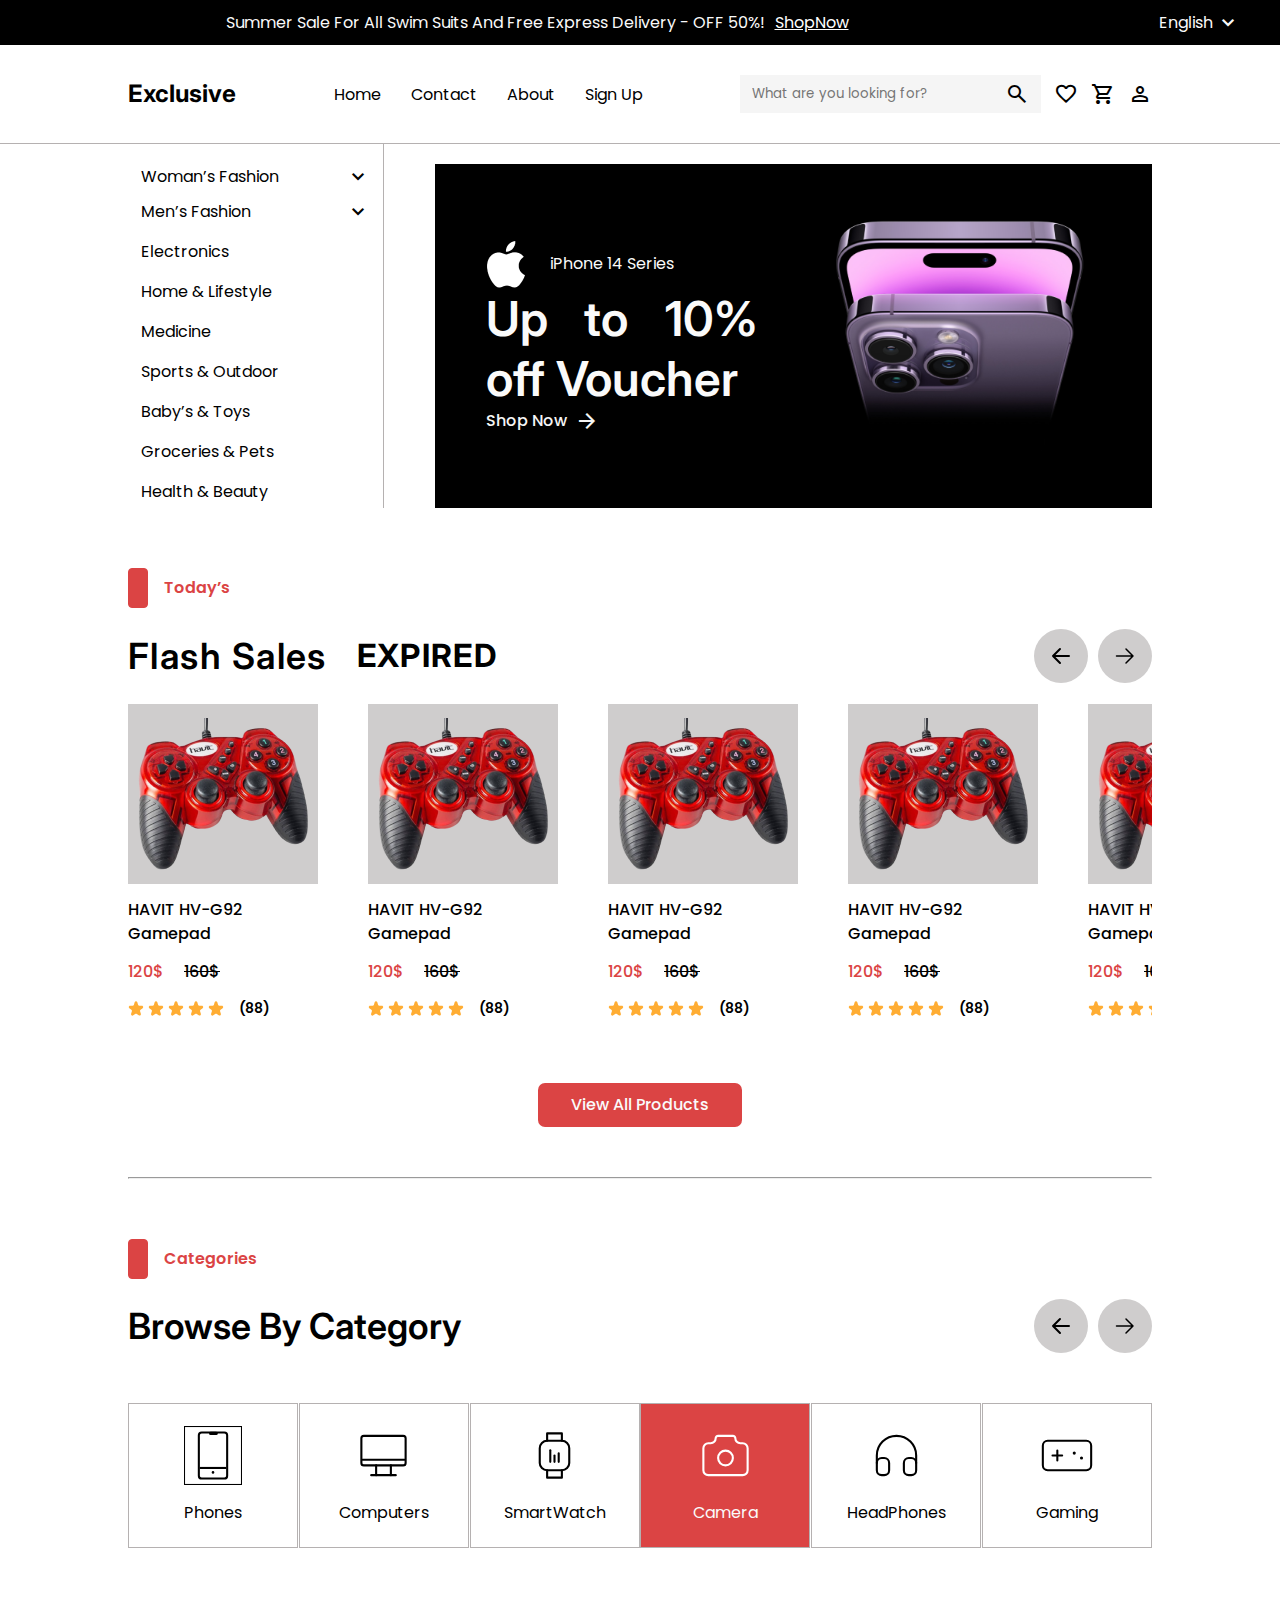
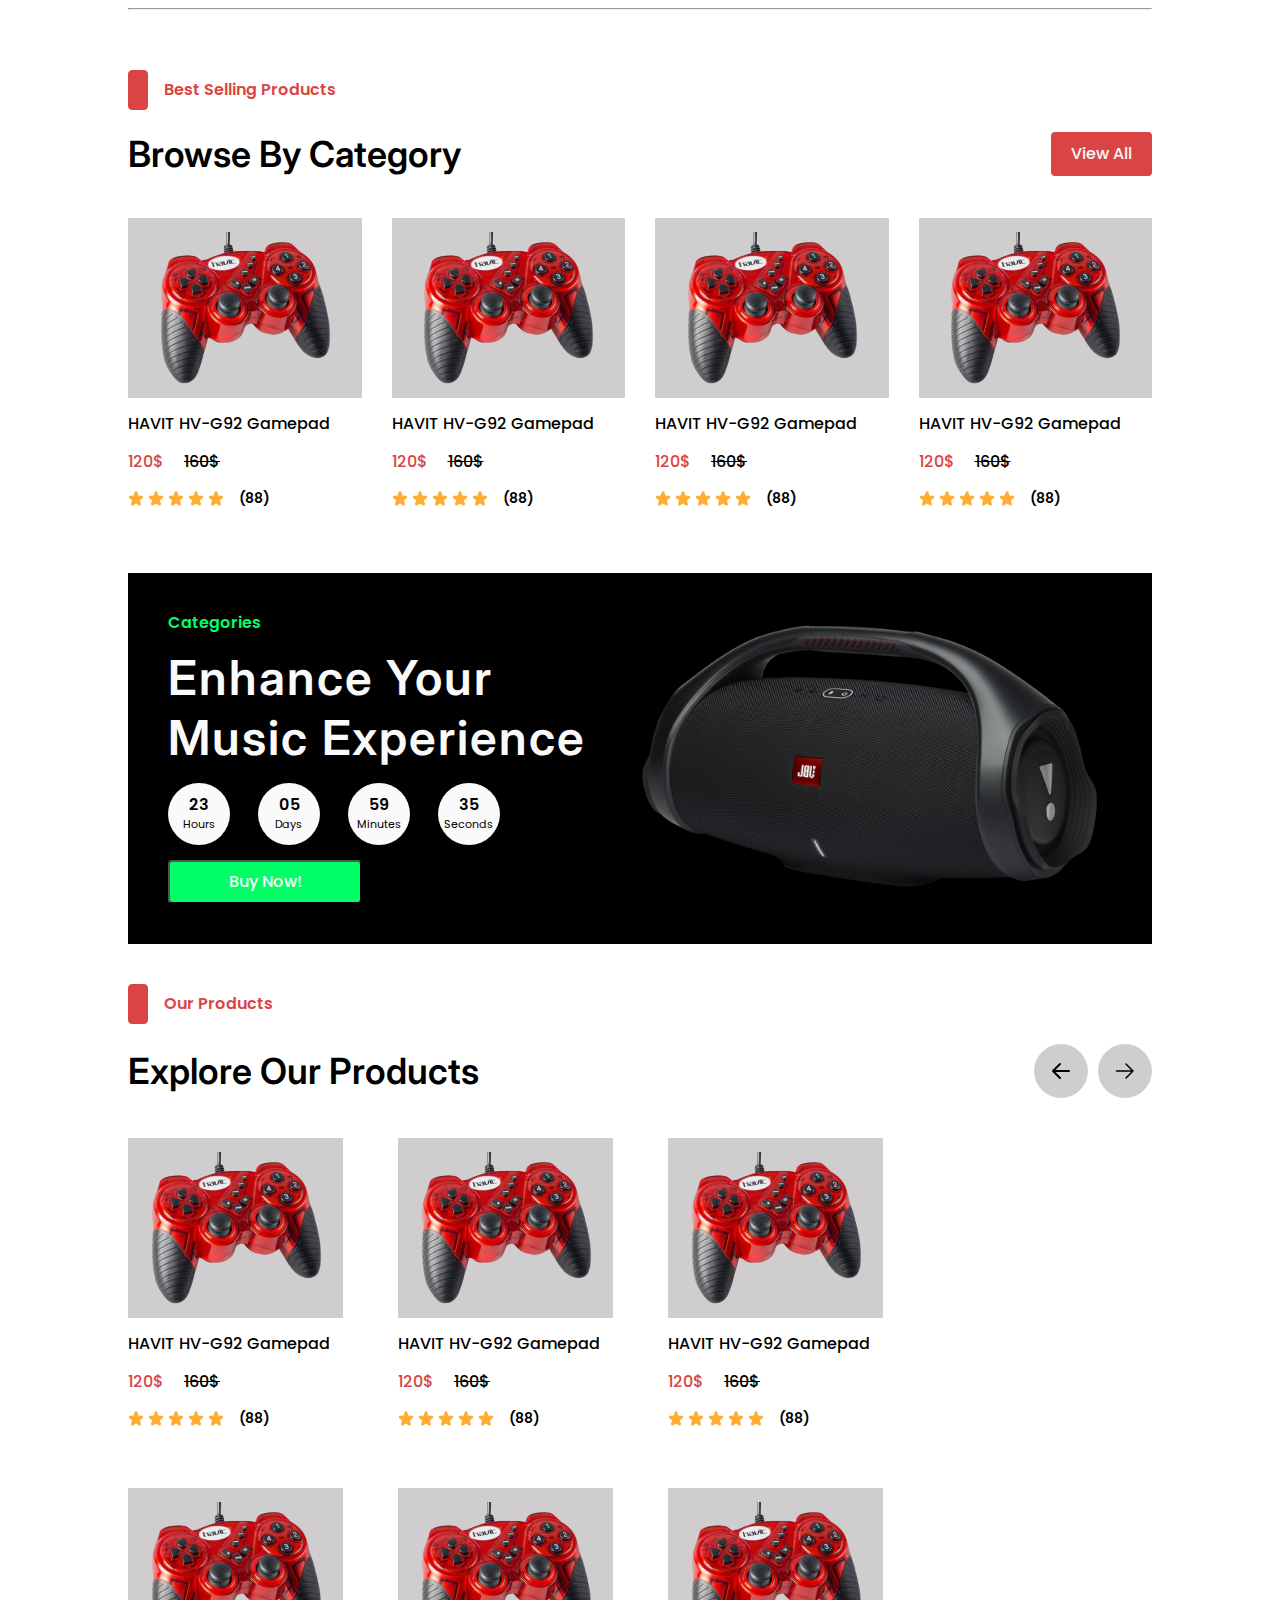
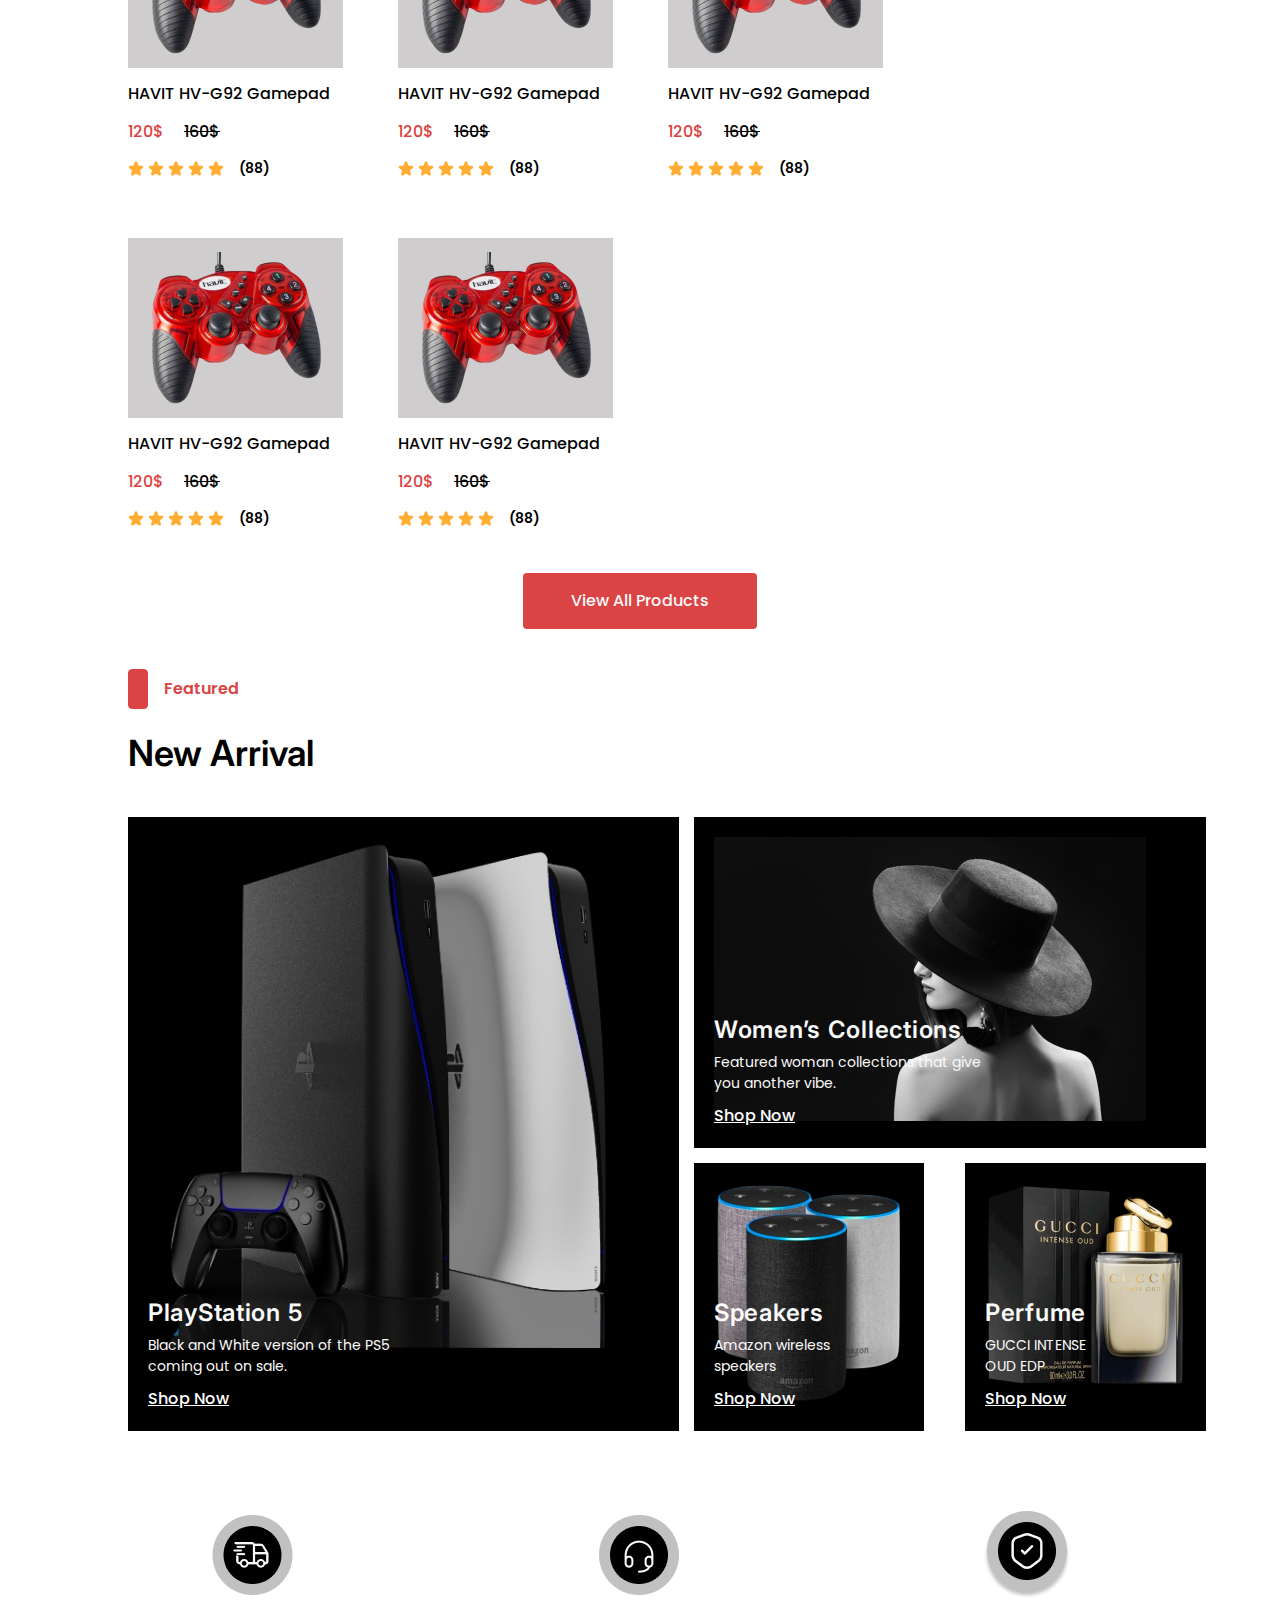
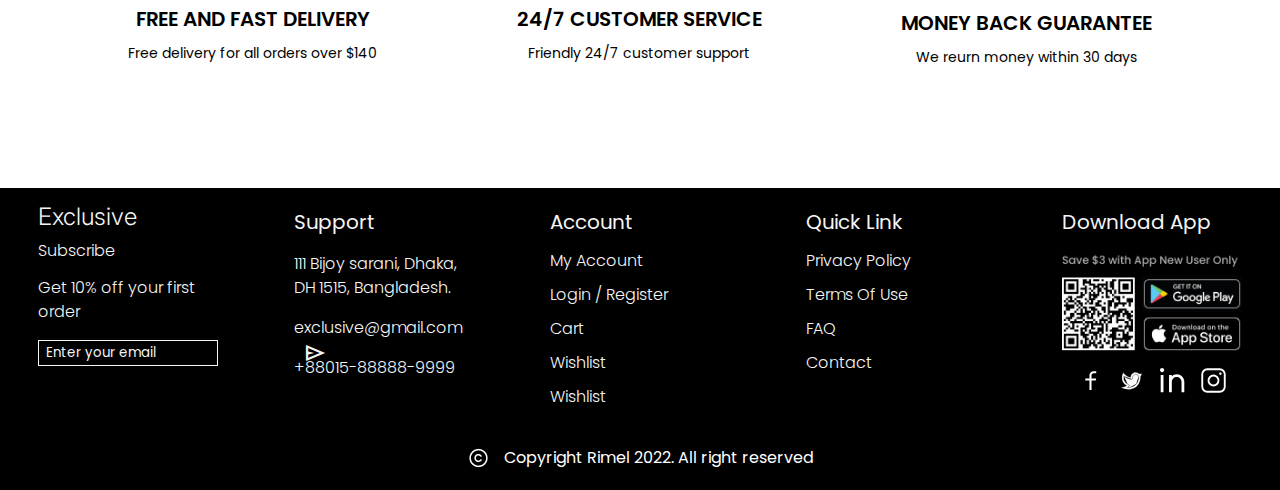
==== index.html @ f782bd5a "Update index.html" ====
<!DOCTYPE html>
<html lang="en">
<head>
    <meta charset="UTF-8">
    <meta http-equiv="X-UA-Compatible" content="IE=edge">
    <meta name="viewport" content="width=device-width, initial-scale=1.0">
    <link rel="stylesheet" href="https://fonts.googleapis.com/css2?family=Material+Symbols+Outlined:opsz,wght,FILL,GRAD@48,400,0,0" />
    <link rel="stylesheet" href="css/haeser-footer-style.css">
    <link rel="stylesheet" href="css/index-style.css">
    <title>Full-E-Commerce</title>
</head>
<body>
<!------------------------------------ header ---------------------------------->
    <header>
        <div class="Top-Header">
            <p>
                Summer Sale For All Swim Suits And Free Express Delivery - OFF 50%!
                <a href="#">ShopNow</a>
            </p>
            <div class="lang">
                <p>English</p>
                <span class="material-symbols-outlined">
                    expand_more
                </span>
            </div>
        </div>
        <div class="Header">
            <a href="#" class="logo">Exclusive</a>
            <ul>
                <li> <a href="#">Home</a> </li>
                <li> <a href="#">Contact</a> </li>
                <li> <a href="#">About</a> </li>
                <li> <a href="Sing-up.html">Sign Up</a> </li>
            </ul>
            <div class="option">
                <div class="search">
                    <input type="search" name="search" id=""  placeholder="What are you looking for?">
                    <span class="material-symbols-outlined">
                        search
                    </span>
                </div>
                <span class="material-symbols-outlined favorite">
                    favorite
                </span>
                <span class="material-symbols-outlined shopping_cart">
                    shopping_cart
                </span>
                <span class="material-symbols-outlined">person</span>
            </div>
        </div>
    </header>
<!--------------------------------- catigorys and slader ---------------------------->
    <div class="hero">
        <div class="catigory">
            <div class="catigory-items">
                <div>
                    <p>Woman’s Fashion</p>
                    <span class="material-symbols-outlined" onclick="clike ()">
                        expand_more
                    </span>
                </div>
            </div>
            <div  class="catigory-items">
                <div>
                    <p>Men’s Fashion</p>
                    <span class="material-symbols-outlined" onclick="clike ()">
                    expand_more
                    </span>
                </div>
                <div class="dropliste">
                    <ul >
                        <li> <a href="#">Electronics</a> </li>
                        <li> <a href="#"> Home & Lifestyle </a> </li>
                        <li> <a href="#"> Medicine </a> </li>
                        <li> <a href="#"> Sports & Outdoor </a> </li>
                        <li> <a href="#"> Baby’s & Toys </a> </li>
                        <li> <a href="#"> Groceries & Pets</a> </li>
                        <li> <a href="#"> Health & Beauty </a> </li>
                    </ul>
                </div>

            </div>
        </div>
        <div class="slader">
            <div class="imgs-continer">
                <div class="offers">
                    <p>
                        <img src="/icons/1200px-Apple_gray_logo 1.png" alt="">
                        iPhone 14 Series
                    </p>
                    <h2>
                        Up to 10% off Voucher
                    </h2>
                    <a href="#">
                        Shop Now
                        <span class="material-symbols-outlined">arrow_forward</span>
                    </a>
                </div>
                <div class="product-img">
                    <img src="/imgs/hero_endframe__cvklg0xk3w6e_large 2.png" alt="">
                </div>
                
            </div>
            
        </div>
    </div>
<!------------------------------------- Flash Sales -------------------------------->
    <div class="Flash-Sales">
        <div class="header-flash-sales">
            <div class="head-flash-sales">
                <div class="scouir"></div>
                <p>Today’s</p>
            </div>
            <div class="frame-contre">
                <div class="content-dwon">
                    <h2>Flash Sales</h2>
                    <p id="demo"></p>
                    <script>
                        // Set the date we're counting down to
                        let countDownDate = new Date("march 27, 2024 15:37:25").getTime();
                        // Update the count down every 1 second
                        let x = setInterval(function() {
                            // Get today's date and time
                            let now = new Date().getTime();                           
                            // Find the distance between now and the count down date
                            let distance = countDownDate - now;                           
                            // Time calculations for days, hours, minutes and seconds
                            let days = Math.floor(distance / (1000 * 60 * 60 * 24));
                            let hours = Math.floor((distance % (1000 * 60 * 60 * 24)) / (1000 * 60 * 60));
                            let minutes = Math.floor((distance % (1000 * 60 * 60)) / (1000 * 60));
                            let seconds = Math.floor((distance % (1000 * 60)) / 1000);
                                
                            // Output the result in an element with id="demo"
                            document.getElementById("demo").innerHTML = days + "d " + hours + "h "
                            + minutes + "m " + seconds + "s ";
                                
                            // If the count down is over, write some text 
                            if (distance < 0) {
                                clearInterval(x);
                                document.getElementById("demo").innerHTML = "EXPIRED";
                            }
                        }, 1000);
                    </script>
                </div>
                <div class="controles">
                    <img src="/icons/icons_arrow-left.svg" alt="">
                    <img src="/icons/icons arrow-right.svg" alt="">
                </div>
            </div>
        </div>
        <div class="products-flash-sales">
            <div class="product">
                <div class="product-img-falsh-sales">
                    <img src="imgs/Frame 611.png" alt="">
                    <div class="product-option">

                        <img src="/icons/Fill Heart.svg" alt="">
                        <img src="/icons/Fill Eye.svg" alt="">
                    </div>
                    <button class="add-to-cart">Add To Cart</button>
                </div>
                <h4>HAVIT HV-G92 Gamepad</h4>
                <div class="priec">
                    <span class="flash-priec">120$</span>
                    <span class="officile-priec">160$</span>
                </div>
                <div class="reting">
                    <div class="reting-stars">
                        <img src="/icons/stars.svg" alt="">
                        <img src="/icons/stars.svg" alt="">
                        <img src="/icons/stars.svg" alt="">
                        <img src="/icons/stars.svg" alt="">
                        <img src="/icons/stars.svg" alt="">
                    </div>
                    <p>(88)</p>
                </div>
            </div>
            <div class="product">
                <div class="product-img-falsh-sales">
                    <img src="imgs/Frame 611.png" alt="">
                    <div class="product-option">
                        
                        <img src="/icons/Fill Heart.svg" alt="">
                        <img src="/icons/Fill Eye.svg" alt="">
                    </div>
                    <button class="add-to-cart">Add To Cart</button>
                </div>
                <h4>HAVIT HV-G92 Gamepad</h4>
                <div class="priec">
                    <span class="flash-priec">120$</span>
                    <span class="officile-priec">160$</span>
                </div>
                <div class="reting">
                    <div class="reting-stars">
                        <img src="/icons/stars.svg" alt="">
                        <img src="/icons/stars.svg" alt="">
                        <img src="/icons/stars.svg" alt="">
                        <img src="/icons/stars.svg" alt="">
                        <img src="/icons/stars.svg" alt="">
                    </div>
                    <p>(88)</p>
                </div>
            </div>
            <div class="product">
                <div class="product-img-falsh-sales">
                    <img src="imgs/Frame 611.png" alt="">
                    <div class="product-option">
                        
                        <img src="/icons/Fill Heart.svg" alt="">
                        <img src="/icons/Fill Eye.svg" alt="">
                    </div>
                    <button class="add-to-cart">Add To Cart</button>
                </div>
                <h4>HAVIT HV-G92 Gamepad</h4>
                <div class="priec">
                    <span class="flash-priec">120$</span>
                    <span class="officile-priec">160$</span>
                </div>
                <div class="reting">
                    <div class="reting-stars">
                        <img src="/icons/stars.svg" alt="">
                        <img src="/icons/stars.svg" alt="">
                        <img src="/icons/stars.svg" alt="">
                        <img src="/icons/stars.svg" alt="">
                        <img src="/icons/stars.svg" alt="">
                    </div>
                    <p>(88)</p>
                </div>
            </div>
            <div class="product">
                <div class="product-img-falsh-sales">
                    <img src="imgs/Frame 611.png" alt="">
                    <div class="product-option">
                        
                        <img src="/icons/Fill Heart.svg" alt="">
                        <img src="/icons/Fill Eye.svg" alt="">
                    </div>
                    <button class="add-to-cart">Add To Cart</button>
                </div>
                <h4>HAVIT HV-G92 Gamepad</h4>
                <div class="priec">
                    <span class="flash-priec">120$</span>
                    <span class="officile-priec">160$</span>
                </div>
                <div class="reting">
                    <div class="reting-stars">
                        <img src="/icons/stars.svg" alt="">
                        <img src="/icons/stars.svg" alt="">
                        <img src="/icons/stars.svg" alt="">
                        <img src="/icons/stars.svg" alt="">
                        <img src="/icons/stars.svg" alt="">
                    </div>
                    <p>(88)</p>
                </div>
            </div>
            <div class="product">
                <div class="product-img-falsh-sales">
                    <img src="imgs/Frame 611.png" alt="">
                    <div class="product-option">
                        <img src="/icons/Fill Heart.svg" alt="">
                        <img src="/icons/Fill Eye.svg" alt="">
                    </div>
                    <button class="add-to-cart">Add To Cart</button>
                </div>
                <h4>HAVIT HV-G92 Gamepad</h4>
                <div class="priec">
                    <span class="flash-priec">120$</span>
                    <span class="officile-priec">160$</span>
                </div>
                <div class="reting">
                    <div class="reting-stars">
                        <img src="/icons/stars.svg" alt="">
                        <img src="/icons/stars.svg" alt="">
                        <img src="/icons/stars.svg" alt="">
                        <img src="/icons/stars.svg" alt="">
                        <img src="/icons/stars.svg" alt="">
                    </div>
                    <p>(88)</p>
                </div>
            </div>
            <div class="product">
                <div class="product-img-falsh-sales">
                    <img src="imgs/Frame 611.png" alt="">
                    <div class="product-option">
                        
                        <img src="/icons/Fill Heart.svg" alt="">
                        <img src="/icons/Fill Eye.svg" alt="">
                    </div>
                    <button class="add-to-cart">Add To Cart</button>
                </div>
                <h4>HAVIT HV-G92 Gamepad</h4>
                <div class="priec">
                    <span class="flash-priec">120$</span>
                    <span class="officile-priec">160$</span>
                </div>
                <div class="reting">
                    <div class="reting-stars">
                        <img src="/icons/stars.svg" alt="">
                        <img src="/icons/stars.svg" alt="">
                        <img src="/icons/stars.svg" alt="">
                        <img src="/icons/stars.svg" alt="">
                        <img src="/icons/stars.svg" alt="">
                    </div>
                    <p>(88)</p>
                </div>
            </div>
            <div class="product">
                <div class="product-img-falsh-sales">
                    <img src="imgs/Frame 611.png" alt="">
                    <div class="product-option">
                        
                        <img src="/icons/Fill Heart.svg" alt="">
                        <img src="/icons/Fill Eye.svg" alt="">
                    </div>
                    <button class="add-to-cart">Add To Cart</button>
                </div>
                <h4>HAVIT HV-G92 Gamepad</h4>
                <div class="priec">
                    <span class="flash-priec">120$</span>
                    <span class="officile-priec">160$</span>
                </div>
                <div class="reting">
                    <div class="reting-stars">
                        <img src="/icons/stars.svg" alt="">
                        <img src="/icons/stars.svg" alt="">
                        <img src="/icons/stars.svg" alt="">
                        <img src="/icons/stars.svg" alt="">
                        <img src="/icons/stars.svg" alt="">
                    </div>
                    <p>(88)</p>
                </div>
            </div>
            <div class="product">
                <div class="product-img-falsh-sales">
                    <img src="imgs/Frame 611.png" alt="">
                    <div class="product-option">
                        
                        <img src="/icons/Fill Heart.svg" alt="">
                        <img src="/icons/Fill Eye.svg" alt="">
                    </div>
                    <button class="add-to-cart">Add To Cart</button>
                </div>
                <h4>HAVIT HV-G92 Gamepad</h4>
                <div class="priec">
                    <span class="flash-priec">120$</span>
                    <span class="officile-priec">160$</span>
                </div>
                <div class="reting">
                    <div class="reting-stars">
                        <img src="/icons/stars.svg" alt="">
                        <img src="/icons/stars.svg" alt="">
                        <img src="/icons/stars.svg" alt="">
                        <img src="/icons/stars.svg" alt="">
                        <img src="/icons/stars.svg" alt="">
                    </div>
                    <p>(88)</p>
                </div>
            </div>
        </div>
    </div>
    <div class="View-All-Products-flash-sales">
        <button class="button-view-all">View All Products</button>
    </div>
    <hr>
    <!----------------------------- Categories ------------------------------->
    <div class="Categories">
        <div class="head">
            <div class="scouir"></div>
            <p> Categories</p>
        </div>
        <div class="tetle">
            <h2>Browse By Category</h2>
            <div  class="controles">
                <img src="/icons/icons_arrow-left.svg" alt="">
                <img src="/icons/icons arrow-right.svg" alt="">
            </div>
        </div>
        <div class="Categories-items" >
            <div class="Categorie-item">
                <img src="/icons/Category-CellPhone.svg" alt="">
                <p>Phones</p>
            </div>
            <div  class="Categorie-item">
                <img src="/icons/Category-Computer.svg" alt="">
                <p>Computers</p>
            </div>
            <div  class="Categorie-item">
                <img src="/icons/Category-SmartWatch.svg" alt="">
                <p>SmartWatch</p>
            </div>
            <div  class="Categorie-item activ">
                <img src="/icons/Category-Camera.svg" alt="">
                <p>Camera</p>
            </div>
            <div  class="Categorie-item">
                <img src="/icons/Category-Headphone.svg" alt="">
                <p>HeadPhones</p>
            </div>
            <div  class="Categorie-item">
                <img src="/icons/Category-Gamepad.svg" alt="">
                <p>Gaming</p>
            </div>
        </div>
    </div>
    <hr>
    <!----------------------------- Best Selling Products ------------------------->
    <div class="frame-Best-Selling-Products">
        <div class="head">
            <div class="scouir"></div>
            <p> Best Selling Products</p>
        </div>
        <div class="tetle">
            <h2>Browse By Category</h2>
            <div  class="controles">
                <a href="#"> View All </a>
            </div>
        </div>
        <div class="Best-Selling-Products">
            <div class="product">
                <div class="product-img-falsh-sales">
                    <img src="imgs/Frame 611.png" alt="">
                    <div class="product-option">
                        <img src="/icons/Fill Heart.svg" alt="">
                        <img src="/icons/Fill Eye.svg" alt="">
                    </div>
                    <button class="add-to-cart">Add To Cart</button>
                </div>
                <h4>HAVIT HV-G92 Gamepad</h4>
                <div class="priec">
                    <span class="flash-priec">120$</span>
                    <span class="officile-priec">160$</span>
                </div>
                <div class="reting">
                    <div class="reting-stars">
                        <img src="/icons/stars.svg" alt="">
                        <img src="/icons/stars.svg" alt="">
                        <img src="/icons/stars.svg" alt="">
                        <img src="/icons/stars.svg" alt="">
                        <img src="/icons/stars.svg" alt="">
                    </div>
                    <p>(88)</p>
                </div>
            </div>
            <div class="product">
                <div class="product-img-falsh-sales">
                    <img src="imgs/Frame 611.png" alt="">
                    <div class="product-option">
                        
                        <img src="/icons/Fill Heart.svg" alt="">
                        <img src="/icons/Fill Eye.svg" alt="">
                    </div>
                    <button class="add-to-cart">Add To Cart</button>
                </div>
                <h4>HAVIT HV-G92 Gamepad</h4>
                <div class="priec">
                    <span class="flash-priec">120$</span>
                    <span class="officile-priec">160$</span>
                </div>
                <div class="reting">
                    <div class="reting-stars">
                        <img src="/icons/stars.svg" alt="">
                        <img src="/icons/stars.svg" alt="">
                        <img src="/icons/stars.svg" alt="">
                        <img src="/icons/stars.svg" alt="">
                        <img src="/icons/stars.svg" alt="">
                    </div>
                    <p>(88)</p>
                </div>
            </div>
            <div class="product">
                <div class="product-img-falsh-sales">
                    <img src="imgs/Frame 611.png" alt="">
                    <div class="product-option">
                        
                        <img src="/icons/Fill Heart.svg" alt="">
                        <img src="/icons/Fill Eye.svg" alt="">
                    </div>
                    <button class="add-to-cart">Add To Cart</button>
                </div>
                <h4>HAVIT HV-G92 Gamepad</h4>
                <div class="priec">
                    <span class="flash-priec">120$</span>
                    <span class="officile-priec">160$</span>
                </div>
                <div class="reting">
                    <div class="reting-stars">
                        <img src="/icons/stars.svg" alt="">
                        <img src="/icons/stars.svg" alt="">
                        <img src="/icons/stars.svg" alt="">
                        <img src="/icons/stars.svg" alt="">
                        <img src="/icons/stars.svg" alt="">
                    </div>
                    <p>(88)</p>
                </div>
            </div>
            <div class="product">
                <div class="product-img-falsh-sales">
                    <img src="imgs/Frame 611.png" alt="">
                    <div class="product-option">
                        
                        <img src="/icons/Fill Heart.svg" alt="">
                        <img src="/icons/Fill Eye.svg" alt="">
                    </div>
                    <button class="add-to-cart">Add To Cart</button>
                </div>
                <h4>HAVIT HV-G92 Gamepad</h4>
                <div class="priec">
                    <span class="flash-priec">120$</span>
                    <span class="officile-priec">160$</span>
                </div>
                <div class="reting">
                    <div class="reting-stars">
                        <img src="/icons/stars.svg" alt="">
                        <img src="/icons/stars.svg" alt="">
                        <img src="/icons/stars.svg" alt="">
                        <img src="/icons/stars.svg" alt="">
                        <img src="/icons/stars.svg" alt="">
                    </div>
                    <p>(88)</p>
                </div>
            </div>
        </div>
    </div>
    <!------------------------------- special Offers ---------------------------------->
    
    <div class="special-Offers">
        <div class="details-offer">
            <p>Categories</p>
            <h2>Enhance Your Music Experience</h2>
            <div class="offer-timer">
                <div class="time-offer">
                    <span>23</span>
                    <p>Hours</p>
                </div>
                <div class="time-offer">
                    <span>05</span>
                    <p>Days</p>
                </div>
                <div class="time-offer">
                    <span>59</span>
                    <p>Minutes</p>
                </div>
                <div class="time-offer">
                    <span>35</span>
                    <p>Seconds</p>
                </div>
            </div>
            <button>Buy Now!</button>
        </div>
        <div class="img-product">
            <img src="/imgs/JBL_BOOMBOX_2_HERO_020_x1 (1) 1.png" alt="">
        </div>
    </div>
    <!-------------------------------- Explore Our Products ------------------->
    <div class="Explore-Our-Products">
        <div class="head">
            <div class="scouir"></div>
            <p> Our Products</p>
        </div>
        <div class="tetle">          
            <h2>Explore Our Products</h2>
            <div  class="controles">
                <img src="/icons/icons_arrow-left.svg" alt="">
                <img src="/icons/icons arrow-right.svg" alt="">
            </div>
        </div>
        <div class="products">
            <div class="product">
                <div class="product-img-falsh-sales">
                    <img src="imgs/Frame 611.png" alt="">
                    <div class="product-option">

                        <img src="/icons/Fill Heart.svg" alt="">
                        <img src="/icons/Fill Eye.svg" alt="">
                    </div>
                    <button class="add-to-cart">Add To Cart</button>
                </div>
                <h4>HAVIT HV-G92 Gamepad</h4>
                <div class="priec">
                    <span class="flash-priec">120$</span>
                    <span class="officile-priec">160$</span>
                </div>
                <div class="reting">
                    <div class="reting-stars">
                        <img src="/icons/stars.svg" alt="">
                        <img src="/icons/stars.svg" alt="">
                        <img src="/icons/stars.svg" alt="">
                        <img src="/icons/stars.svg" alt="">
                        <img src="/icons/stars.svg" alt="">
                    </div>
                    <p>(88)</p>
                </div>
            </div>
            <div class="product">
                <div class="product-img-falsh-sales">
                    <img src="imgs/Frame 611.png" alt="">
                    <div class="product-option">
                        
                        <img src="/icons/Fill Heart.svg" alt="">
                        <img src="/icons/Fill Eye.svg" alt="">
                    </div>
                    <button class="add-to-cart">Add To Cart</button>
                </div>
                <h4>HAVIT HV-G92 Gamepad</h4>
                <div class="priec">
                    <span class="flash-priec">120$</span>
                    <span class="officile-priec">160$</span>
                </div>
                <div class="reting">
                    <div class="reting-stars">
                        <img src="/icons/stars.svg" alt="">
                        <img src="/icons/stars.svg" alt="">
                        <img src="/icons/stars.svg" alt="">
                        <img src="/icons/stars.svg" alt="">
                        <img src="/icons/stars.svg" alt="">
                    </div>
                    <p>(88)</p>
                </div>
            </div>
            <div class="product">
                <div class="product-img-falsh-sales">
                    <img src="imgs/Frame 611.png" alt="">
                    <div class="product-option">
                        
                        <img src="/icons/Fill Heart.svg" alt="">
                        <img src="/icons/Fill Eye.svg" alt="">
                    </div>
                    <button class="add-to-cart">Add To Cart</button>
                </div>
                <h4>HAVIT HV-G92 Gamepad</h4>
                <div class="priec">
                    <span class="flash-priec">120$</span>
                    <span class="officile-priec">160$</span>
                </div>
                <div class="reting">
                    <div class="reting-stars">
                        <img src="/icons/stars.svg" alt="">
                        <img src="/icons/stars.svg" alt="">
                        <img src="/icons/stars.svg" alt="">
                        <img src="/icons/stars.svg" alt="">
                        <img src="/icons/stars.svg" alt="">
                    </div>
                    <p>(88)</p>
                </div>
            </div>
            <div class="product">
                <div class="product-img-falsh-sales">
                    <img src="imgs/Frame 611.png" alt="">
                    <div class="product-option">
                        
                        <img src="/icons/Fill Heart.svg" alt="">
                        <img src="/icons/Fill Eye.svg" alt="">
                    </div>
                    <button class="add-to-cart">Add To Cart</button>
                </div>
                <h4>HAVIT HV-G92 Gamepad</h4>
                <div class="priec">
                    <span class="flash-priec">120$</span>
                    <span class="officile-priec">160$</span>
                </div>
                <div class="reting">
                    <div class="reting-stars">
                        <img src="/icons/stars.svg" alt="">
                        <img src="/icons/stars.svg" alt="">
                        <img src="/icons/stars.svg" alt="">
                        <img src="/icons/stars.svg" alt="">
                        <img src="/icons/stars.svg" alt="">
                    </div>
                    <p>(88)</p>
                </div>
            </div>
            <div class="product">
                <div class="product-img-falsh-sales">
                    <img src="imgs/Frame 611.png" alt="">
                    <div class="product-option">
                        <img src="/icons/Fill Heart.svg" alt="">
                        <img src="/icons/Fill Eye.svg" alt="">
                    </div>
                    <button class="add-to-cart">Add To Cart</button>
                </div>
                <h4>HAVIT HV-G92 Gamepad</h4>
                <div class="priec">
                    <span class="flash-priec">120$</span>
                    <span class="officile-priec">160$</span>
                </div>
                <div class="reting">
                    <div class="reting-stars">
                        <img src="/icons/stars.svg" alt="">
                        <img src="/icons/stars.svg" alt="">
                        <img src="/icons/stars.svg" alt="">
                        <img src="/icons/stars.svg" alt="">
                        <img src="/icons/stars.svg" alt="">
                    </div>
                    <p>(88)</p>
                </div>
            </div>
            <div class="product">
                <div class="product-img-falsh-sales">
                    <img src="imgs/Frame 611.png" alt="">
                    <div class="product-option">
                        
                        <img src="/icons/Fill Heart.svg" alt="">
                        <img src="/icons/Fill Eye.svg" alt="">
                    </div>
                    <button class="add-to-cart">Add To Cart</button>
                </div>
                <h4>HAVIT HV-G92 Gamepad</h4>
                <div class="priec">
                    <span class="flash-priec">120$</span>
                    <span class="officile-priec">160$</span>
                </div>
                <div class="reting">
                    <div class="reting-stars">
                        <img src="/icons/stars.svg" alt="">
                        <img src="/icons/stars.svg" alt="">
                        <img src="/icons/stars.svg" alt="">
                        <img src="/icons/stars.svg" alt="">
                        <img src="/icons/stars.svg" alt="">
                    </div>
                    <p>(88)</p>
                </div>
            </div>
            <div class="product">
                <div class="product-img-falsh-sales">
                    <img src="imgs/Frame 611.png" alt="">
                    <div class="product-option">
                        
                        <img src="/icons/Fill Heart.svg" alt="">
                        <img src="/icons/Fill Eye.svg" alt="">
                    </div>
                    <button class="add-to-cart">Add To Cart</button>
                </div>
                <h4>HAVIT HV-G92 Gamepad</h4>
                <div class="priec">
                    <span class="flash-priec">120$</span>
                    <span class="officile-priec">160$</span>
                </div>
                <div class="reting">
                    <div class="reting-stars">
                        <img src="/icons/stars.svg" alt="">
                        <img src="/icons/stars.svg" alt="">
                        <img src="/icons/stars.svg" alt="">
                        <img src="/icons/stars.svg" alt="">
                        <img src="/icons/stars.svg" alt="">
                    </div>
                    <p>(88)</p>
                </div>
            </div>
            <div class="product">
                <div class="product-img-falsh-sales">
                    <img src="imgs/Frame 611.png" alt="">
                    <div class="product-option">
                        
                        <img src="/icons/Fill Heart.svg" alt="">
                        <img src="/icons/Fill Eye.svg" alt="">
                    </div>
                    <button class="add-to-cart">Add To Cart</button>
                </div>
                <h4>HAVIT HV-G92 Gamepad</h4>
                <div class="priec">
                    <span class="flash-priec">120$</span>
                    <span class="officile-priec">160$</span>
                </div>
                <div class="reting">
                    <div class="reting-stars">
                        <img src="/icons/stars.svg" alt="">
                        <img src="/icons/stars.svg" alt="">
                        <img src="/icons/stars.svg" alt="">
                        <img src="/icons/stars.svg" alt="">
                        <img src="/icons/stars.svg" alt="">
                    </div>
                    <p>(88)</p>
                </div>
            </div>
            
        </div>
        <div class="View-All-Products">
            <button>View All Products</button>
        </div>
    </div>
    <!-------------------------------- New Arrival ------------------------------->
    <div class="New-Arrival-head">
        <div class="head">
            <div class="scouir"></div>
            <p> Featured</p>
        </div>
        <div class="tetle">
            <h2>New Arrival</h2>
        </div>
    </div>
    <div class="New-Arrival">
        
        <div class="relative">
            <img src="/imgs/ps5-slim-goedkope-playstation_large 1.png" alt="">
            <div class="deteails">
                <h5>PlayStation 5</h5>
                <p>Black and White version of the PS5 coming out on sale.</p>
                <a href="#">Shop Now</a>
            </div>
        </div>
        <div class="Collections">
            <div class="relative">
                <img src="/imgs/attractive-woman-wearing-hat-posing-black-background 1.png" alt="">
                <div class="deteails">
                    <h5>Women’s Collections</h5>
                    <p>Featured woman collections that give you another vibe.</p>
                    <a href="#">Shop Now</a>
                </div>
            </div>
            <div class="New-Arrival-product">
                <div class="relative">
                    <img src="/imgs/69-694768_amazon-echo-png-clipart-transparent-amazon-echo-png 1.png" alt="">
                    <div class="deteails">
                        <h5>Speakers</h5>
                        <p>Amazon wireless speakers</p>
                        <a href="#">Shop Now</a>
                    </div>
                </div>
                <div class="relative">
                    <img src="/imgs/652e82cd70aa6522dd785109a455904c.png" alt="">
                    <div class="deteails">
                        <h5>Perfume</h5>
                        <p>GUCCI INTENSE OUD EDP</p>
                        <a href="#">Shop Now</a>
                    </div>
                </div>
            </div>
        </div>
        
    </div>
    <!------------------------------- guarantee ------------------------------>
    <div class="guarantee">
        <div class="Services">
            <img src="/icons/Services.png" alt="">
            <h3>FREE AND FAST DELIVERY</h3>
            <p>Free delivery for all orders over $140</p>
        </div>
        <div class="Services">
            <img src="/icons/Services (1).png" alt="">
            <h3>24/7 CUSTOMER SERVICE</h3>
            <p>Friendly 24/7 customer support</p>
        </div>
        <div class="Services">
            <img src="/icons/Services (2).png" alt="">
            <h3>MONEY BACK GUARANTEE</h3>
            <p>We reurn money within 30 days</p>
        </div>
    </div>

<!----------------------------------- footter --------------------------------->
    <footer>
        <div class="footer-items">
            <a href="#" class="footer-logo">Exclusive</a>
            <a href="#">Subscribe</a>
            <p> Get 10% off your first order</p>
            <div class="email-space">
                <input type="email" name="" id="" placeholder="Enter your email" class="email">
                <span class="material-symbols-outlined send">send</span>
            </div>
        </div>
        <div class="footer-items">
            <h4>Support</h4>
            <p>111 Bijoy sarani, Dhaka,  DH 1515, Bangladesh.</p>
            <p>exclusive@gmail.com</p>
            <p>+88015-88888-9999</p>
        </div>
        <div class="footer-items">
            <h4>Account</h4>
            <a href="#">My Account</a>
            <a href="#">Login / Register</a>           
            <a href="#">Cart</a>
            <a href="#">Wishlist</a>
            <a href="#">Wishlist</a>
        </div>
        <div class="footer-items">
            <h4>Quick Link</h4>
            <a href="#">Privacy Policy</a>
            <a href="#">Terms Of Use</a>
            <a href="#">FAQ</a>
            <a href="#">Contact</a>
        </div>
        <div  class="footer-items">
            <h4>Download App</h4>
            <img src="/imgs/Frame 720.png" alt="">
            <div class="socel-media">
                <img src="/icons/Icon-Facebook.svg" alt="">
                <img src="/icons/Icon-Twitter.svg" alt="">
                <img src="/icons/Vector.svg" alt="">
                <img src="/icons/Group.svg" alt="">
            
            </div>
        </div>
        
    </footer>
    <div class="copyright">
        <img src="/icons/icon-copyright.png" alt="">
        <p>Copyright Rimel 2022. All right reserved</p>
    </div>
    <script src="script/main.js"></script>
</body>
</html>
---- css/haeser-footer-style.css ----
@import url('https://fonts.googleapis.com/css2?family=Inter:wght@200;300;400;500;600;800&family=Poppins:wght@100;200;300;400;500;600;700;800&display=swap');

*{
    margin: 0;
    padding: 0;
    font-family: 'Poppins', sans-serif;
    text-decoration: none;
    list-style: none;
    box-sizing: border-box;
}
header{
    width: 100%;
    border-bottom: #b5b1b1 0.5px solid;    
}
.Top-Header{
    width: 100%;
    height: 45px;
    margin: auto;
    background-color: black;
    color: rgb(250, 250, 250);
    display: flex;
}
.Top-Header p{
    display: flex;
    gap: 10px;
    width: 55%;
    margin: auto;
}
.Top-Header p a{
    color: rgb(255, 255, 255);
    text-decoration: underline;
}
.lang{
    margin-right: 40px;
    display: flex;
    gap: 7px;
    align-items: center;
} 
.Header{
    display: flex;
    width: 80%;
    margin: 30px auto;
    justify-content: space-between;
    align-items: center;
    align-items: center;
    gap: 40px;

}
.logo{
    color: black;
    font-family: 'Inter';
    font-style: normal;
    font-weight: 700;
    font-size: 24px;
    line-height: 24px;
}
.Header ul{
    display: flex;
    gap: 30px;
    color: black;

}
.Header ul li a {
    color: black;
    font-weight: 400;
    font-size: 16px;
    line-height: 24px;
}
.Header ul li a:hover{
    text-decoration: underline #b5b1b1;
}
.option{
    display: flex;
    align-items: center;
    gap: 13px;
}
.option span{
    cursor: pointer;
}
.search{
    padding: 7px 12px 7px 12px ;
    background-color: #F5F5F5;
    display: flex;
    align-items: center;
    gap: 10px;
}
.search input{
    width: 243px;
    outline: none;
    border: none;
    background-color: transparent;
}
.search span{
    cursor: pointer;
}
/*--------------------- prouduct style ---------------- */
.scouir{
    width: 20px;
    height: 40px;
    border: 1px solid #DB4444;
    background-color: #DB4444;
    border-radius: 4px;
}
.product{
    cursor: pointer;
    position: relative;
    width: 300px;
    display: flex;
    flex-direction: column;
    gap: 14px;
}
.product h4{
    font-style: normal;
    font-weight: 500;
    font-size: 16px;
    line-height: 24px;
}
.product:hover .add-to-cart  {
    display: block;
}
.product:hover .product-option  {
    display: flex;
    flex-direction: column;
    gap: 6px;
    position: absolute;
    top: 6px;
    right: 6px;    
}
.product-img-falsh-sales{
    display: flex;
    justify-content: center;
    align-items: center;
    flex-direction: column;
    background-color: #cfcdcd;
}
.product-option{
    display: none;

}
.add-to-cart{
    margin-bottom: -160px;
    display: none;
    position: absolute;
    width: 100%;
    font-style: normal;
    font-weight: 500;
    font-size: 16px;
    line-height: 24px;
    color: #FFFFFF;
    background-color: #000;
    border: none;
    cursor: pointer;
}
.priec {
    display: flex;
    gap: 20px;
}
.priec span{
    font-style: normal;
    font-weight: 500;
    font-size: 16px;
    line-height: 24px;
}
.flash-priec{
    color: #DB4444;
}
.officile-priec{
    text-decoration: line-through;
}
.reting{
    display: flex;
    gap: 15px;
}
.reting p{
    font-style: normal;
    font-weight: 600;
    font-size: 14px;
    line-height: 21px;
}


/*================== footer style==================== */
footer{
    margin-top: 120px;
    padding: 20px 0;
    background-color: #000;
    display: flex;
    justify-content: space-around;
    color: #F5F5F5;
}
.footer-items{
    width: 14%;
    display: flex;
    flex-direction: column;
    gap: 16px;
}
.footer-logo{
    font-family: 'Inter';
    font-weight: 700;
    font-size: 24px;
}
.footer-items a{
    color: #F5F5F5;
    font-style: normal;
    font-weight: 300;
    line-height: 18px;
}
.footer-items h4{
    font-weight: 400;
    font-size: 20px;
    line-height: 28px;
}
.footer-items p{
    font-weight: 300;
    font-size: 16px;
    line-height: 24px;
}
.email-space{
    border: #F5F5F5 1px solid;
    display: flex;
    align-items: center;
    justify-content: space-between;
}
.email{
    background-color: transparent;
    color: #F5F5F5;
    border: none;
    outline: none;
    padding-left: 7px ;
}
.email::placeholder{
    color: #F5F5F5;

}
.send{
    cursor: pointer;
    /* margin-left: -30px; */
}
.footer-items img{
    width: 100%;
}
.socel-media{
    display: flex;
    justify-content: space-evenly;
    align-items: center;

}
.socel-media img{
    width: 25px;
    height: 25px;
    cursor: pointer;
}
.copyright{
    background-color: #000;
    color: #F5F5F5;
    display: flex;
    justify-content: center;
    align-items: center;
    gap: 15px;
    padding: 20px 0;
}
.copyright p{
    font-style: normal;
    font-weight: 400;
    font-size: 16px;
    line-height: 24px;
    color: #FFFFFF;
}
---- css/index-style.css ----
.hero{
    width: 80%;
    display: flex;
    justify-content: space-between;
    margin:  auto;
}
.catigory{
    width: 25%;
    padding-top: 20px;
    border-right: #b5b1b1 0.5px solid;
    display: flex;
    flex-direction: column;
    gap: 10px;
}
.catigory-items{
    display: flex;
    align-items: center;
    flex-direction: column;
}
.catigory-items div{
    width: 90%;
    display: flex;
    align-items: center;
    justify-content: space-between;
}
.catigory-items span{
    cursor: pointer;
}
.dropliste ul li{
    display: flex;
    width: 100%;
}
.dropliste ul li a{
    width: 100%;
    color: #000;
}
.dropliste ul li a:hover{
    background-color: #b5b1b1;
}
.dropliste ul {
    width: 100%;
    margin-top: 15px;
    display: flex;
    flex-direction: column;
    gap: 15px;
}
.slader{
    width: 70%;
    margin-top: 20px;
    display: flex;
}

.imgs-continer{
    height: 344px;
    display: flex;
    justify-content: space-evenly;
    align-items: center;
    width: 100%;
    background: #000000;
}
.offers {
    width: 38%;
    margin-left: 40px;
    color: #FAFAFA;
    text-align: justify;
}
.offers p {
    display: flex;
    align-items: center;
    gap: 24px;
    font-style: normal;
    font-weight: 400;
    font-size: 16px;
    line-height: 24px;
}
.offers h2{
    font-family: 'Inter';
    font-style: normal;
    font-weight: 600;
    font-size: 48px;
    line-height: 60px;
}
.offers a{
    color: #F5F5F5;
    display: flex;
    align-items: center;
    gap: 8px;
    font-style: normal;
    font-weight: 500;
    font-size: 16px;
    line-height: 24px;
}
.product-img{
    width: 52%;
}
.product-img img{
    width: 100%;
    height: 100%;
}
/* ------------------------flash sales style--------------------- */

.Flash-Sales{
    width: 80%;
    margin: 60px auto;
}
.head-flash-sales {
    display: flex;
    align-items: center;
    gap: 16px;
}
.scouir{
    width: 20px;
    height: 40px;
    border: 1px solid #DB4444;
    background-color: #DB4444;
    border-radius: 4px;
}
.head-flash-sales p{
    font-style: normal;
    font-weight: 600;
    font-size: 16px;
    line-height: 20px;
    color: #DB4444;
}
.content-dwon{
    margin: 24px 0;
    display: flex;
    align-items: center;
    gap: 30px;
}
.content-dwon h2 {
    font-family: 'Inter';
    font-style: normal;
    font-weight: 600;
    font-size: 36px;
    line-height: 48px;
    letter-spacing: 0.04em;
}
.content-dwon p{
    font-family: 'Inter';
    font-style: normal;
    font-weight: 700;
    font-size: 32px;
    line-height: 30px;
    letter-spacing: 0.04em;
}
.frame-contre{
    display: flex;
    align-items: center;
    justify-content: space-between;
}
.controles {
    display: flex;
    gap: 10px;
}
.controles img{
    cursor: pointer;
    padding: 15px;
    background-color: #cfcdcd;
    border-radius: 100%;
}
.products-flash-sales{
    display: flex;
    gap: 50px;
    overflow-x: auto;
}
.product{
    cursor: pointer;
    position: relative;
    width: 300px;
    display: flex;
    flex-direction: column;
    gap: 14px;
}
.product h4{
    font-style: normal;
    font-weight: 500;
    font-size: 16px;
    line-height: 24px;
}
.product:hover .add-to-cart  {
    display: block;
}
.product:hover .product-option  {
    display: flex;
    flex-direction: column;
    gap: 6px;
    position: absolute;
    top: 6px;
    right: 6px;    
}
.product-img-falsh-sales{
    display: flex;
    justify-content: center;
    align-items: center;
    flex-direction: column;
    background-color: #cfcdcd;
}
.product-option{
    display: none;

}
.add-to-cart{
    margin-bottom: -160px;
    display: none;
    position: absolute;
    width: 100%;
    font-style: normal;
    font-weight: 500;
    font-size: 16px;
    line-height: 24px;
    color: #FFFFFF;
    background-color: #000;
    border: none;
    cursor: pointer;
}
.priec {
    display: flex;
    gap: 20px;
}
.priec span{
    font-style: normal;
    font-weight: 500;
    font-size: 16px;
    line-height: 24px;
}
.flash-priec{
    color: #DB4444;
}
.officile-priec{
    text-decoration: line-through;
}
.reting{
    display: flex;
    gap: 15px;
}
.reting p{
    font-style: normal;
    font-weight: 600;
    font-size: 14px;
    line-height: 21px;
}
.View-All-Products-flash-sales{
    width: 80%;
    margin: auto ;
    display: flex;
    justify-content: center;
    padding-bottom: 50px;
}
.button-view-all{
    background: #DB4444;
    width: 20%;
    font-style: normal;
    font-weight: 500;
    font-size: 16px;
    line-height: 24px;
    color: #FAFAFA;
    border: none;
    padding: 10px 20px;
    border-radius: 7px;
    cursor: pointer;
}

/* -------------------Categories style -------------*/
.Categories{
    width: 80%;
    margin: 60px auto;
    display: flex;
    flex-direction: column;
}
.head{
    display: flex;
    align-items: center;
    gap: 16px;
}
.head p{
    font-style: normal;
    font-weight: 600;
    font-size: 16px;
    line-height: 20px;
    color: #DB4444;
}
.tetle{
    margin-top: 20px;
    display: flex;
    justify-content: space-between;
    align-items: center;
}
.tetle h2{
    font-family: 'Inter';
    font-style: normal;
    font-weight: 600;
    font-size: 36px;
    line-height: 48px;
}
.Categories-items{
    display: flex;
    justify-content: space-between;
    margin-top: 50px;
}
.Categorie-item{
    cursor: pointer;
    display: flex;
    flex-direction: column;
    justify-content: center;
    align-items: center;
    gap: 16px;
    border: #b5b1b1 1px solid ;
    width: 170px;
    height: 145px;
}
.Categorie-item:hover{
    background-color: #b5b1b1;
}
.Categorie-item p{
    font-style: normal;
    font-weight: 400;
    font-size: 16px;
    line-height: 24px;
}
.Categorie-item img{
    width: 35%;
}
.activ{
    background: #DB4444;
    color: #FAFAFA;
}

hr{
    width: 80%;
    margin: auto;
}
/*------------------------- frame-Best-Selling-Products ----------------------*/
.frame-Best-Selling-Products{
    width: 80%;
    margin: 60px auto ;
    gap: 40px;
}
.controles a{
    font-style: normal;
    font-weight: 500;
    font-size: 16px;
    line-height: 24px;
    padding: 10px 20px;
    border-radius: 4px;
    color: #FAFAFA;
    background-color: #DB4444;
}
.Best-Selling-Products{
    margin-top: 40px;
    display: flex;
    gap: 30px;
    justify-content: space-between;
}
/* -------------------------special-Offers ---------------------------*/

.special-Offers{
    width: 80%;
    margin: 40px auto;
    background-color: #000;
    color: #FAFAFA;
    display: flex;
    align-items: center;
}
.details-offer{
    width: 50%;
    padding: 40px;
    display: flex;
    flex-direction: column;
    gap: 15px;
}
.details-offer p{
    font-style: normal;
    font-weight: 600;
    font-size: 16px;
    line-height: 20px;    
    color: #00FF66;  
}
.details-offer h2{
    font-family: 'Inter';
    font-style: normal;
    font-weight: 600;
    font-size: 48px;
    line-height: 60px;
    letter-spacing: 0.04em;
    color: #FAFAFA;
}
.offer-timer{
    display: flex;
    gap: 28px;
}
.time-offer{
    display: flex;
    flex-direction: column;
    align-items: center;
    justify-content: center;
    width: 62px;
    height: 62px;
    background-color: #FAFAFA;
    border-radius: 100%;
}
.time-offer p{
    font-style: normal;
font-weight: 400;
font-size: 11px;
line-height: 18px;
color: #000000;
}
.time-offer span{
    font-style: normal;
    font-weight: 600;
    font-size: 16px;
    line-height: 20px;
    color: #000000;
}
.details-offer button{
    width: 45%;
    background: #00FF66;
    font-style: normal;
    font-weight: 500;
    font-size: 16px;
    line-height: 24px;
    color: #FAFAFA;
    padding: 8px 20px;
    border-radius: 4px;
    cursor: pointer;
}
.img-product{
    width: 45%;
}
.img-product img{
    width: 100%;
    /* box-shadow: 18px 18px 107px 7px #fafafa; */
}

/*--------------------------- Explore-Our-Products ---------------------------*/
.Explore-Our-Products{
    width: 80%;
    margin: 40px auto;
}
.products{
    margin-top: 40px;
    display: flex;
    flex-wrap: wrap;
    gap: 55px;
}
.products .product{
    width: 21%;
}
.View-All-Products{
    margin-top: 40px;
    display: flex;
    justify-content: center;
    align-items: center;
}
.View-All-Products button{
    padding: 16px 48px;
    background: #DB4444;
    border-radius: 4px;
    border: none;
    font-style: normal;
    font-weight: 500;
    font-size: 16px;
    line-height: 24px;
    color: #FAFAFA;
    cursor: pointer;
}
/*------------------------------------- New Arrival ---------------------------*/

.New-Arrival-head{
    width: 80%;
    margin: 30px auto;
}
.New-Arrival{
    width: 80%;
    margin: 40px auto;
    display: flex;
    gap: 15px;
}
.deteails{
    display: flex;
    flex-direction: column;
    gap: 10px;
    position: absolute;
    color: #FAFAFA;
    bottom: 20px;
    left: 20px;
}
.deteails h5{
    font-family: 'Inter';
    font-style: normal;
    font-weight: 600;
    font-size: 24px;
    line-height: 24px;    
    letter-spacing: 0.03em;
}
.deteails p{
    width: 70%;
    font-style: normal;
    font-weight: 400;
    font-size: 14px;
    line-height: 21px;
}
.deteails a{
    font-style: normal;
    font-weight: 500;
    font-size: 16px;
    line-height: 24px;
    color: #FFFFFF;
    text-decoration: underline;
}
.New-Arrival-product{
    display: flex;
    gap: 41px;
}
.Collections{
    display: flex;
    flex-direction: column;
    gap: 15px;

}
.relative{
    position: relative;
    background-color: #000;
    padding: 20px;
}
/* ---------------------------guarantee ------------------------ */
.guarantee{
    width: 80%;
    margin: 80px auto;
    display: flex;
    justify-content: space-between;
    align-items: center;
}
.Services{
    display: flex;
    flex-direction: column;
    justify-content: center;
    align-items: center;
    gap: 10px;
}
.Services h3{
    font-style: normal;
    font-weight: 600;
    font-size: 20px;
    line-height: 28px;
}
.Services p{
    font-style: normal;
    font-weight: 400;
    font-size: 14px;
    line-height: 21px;
}
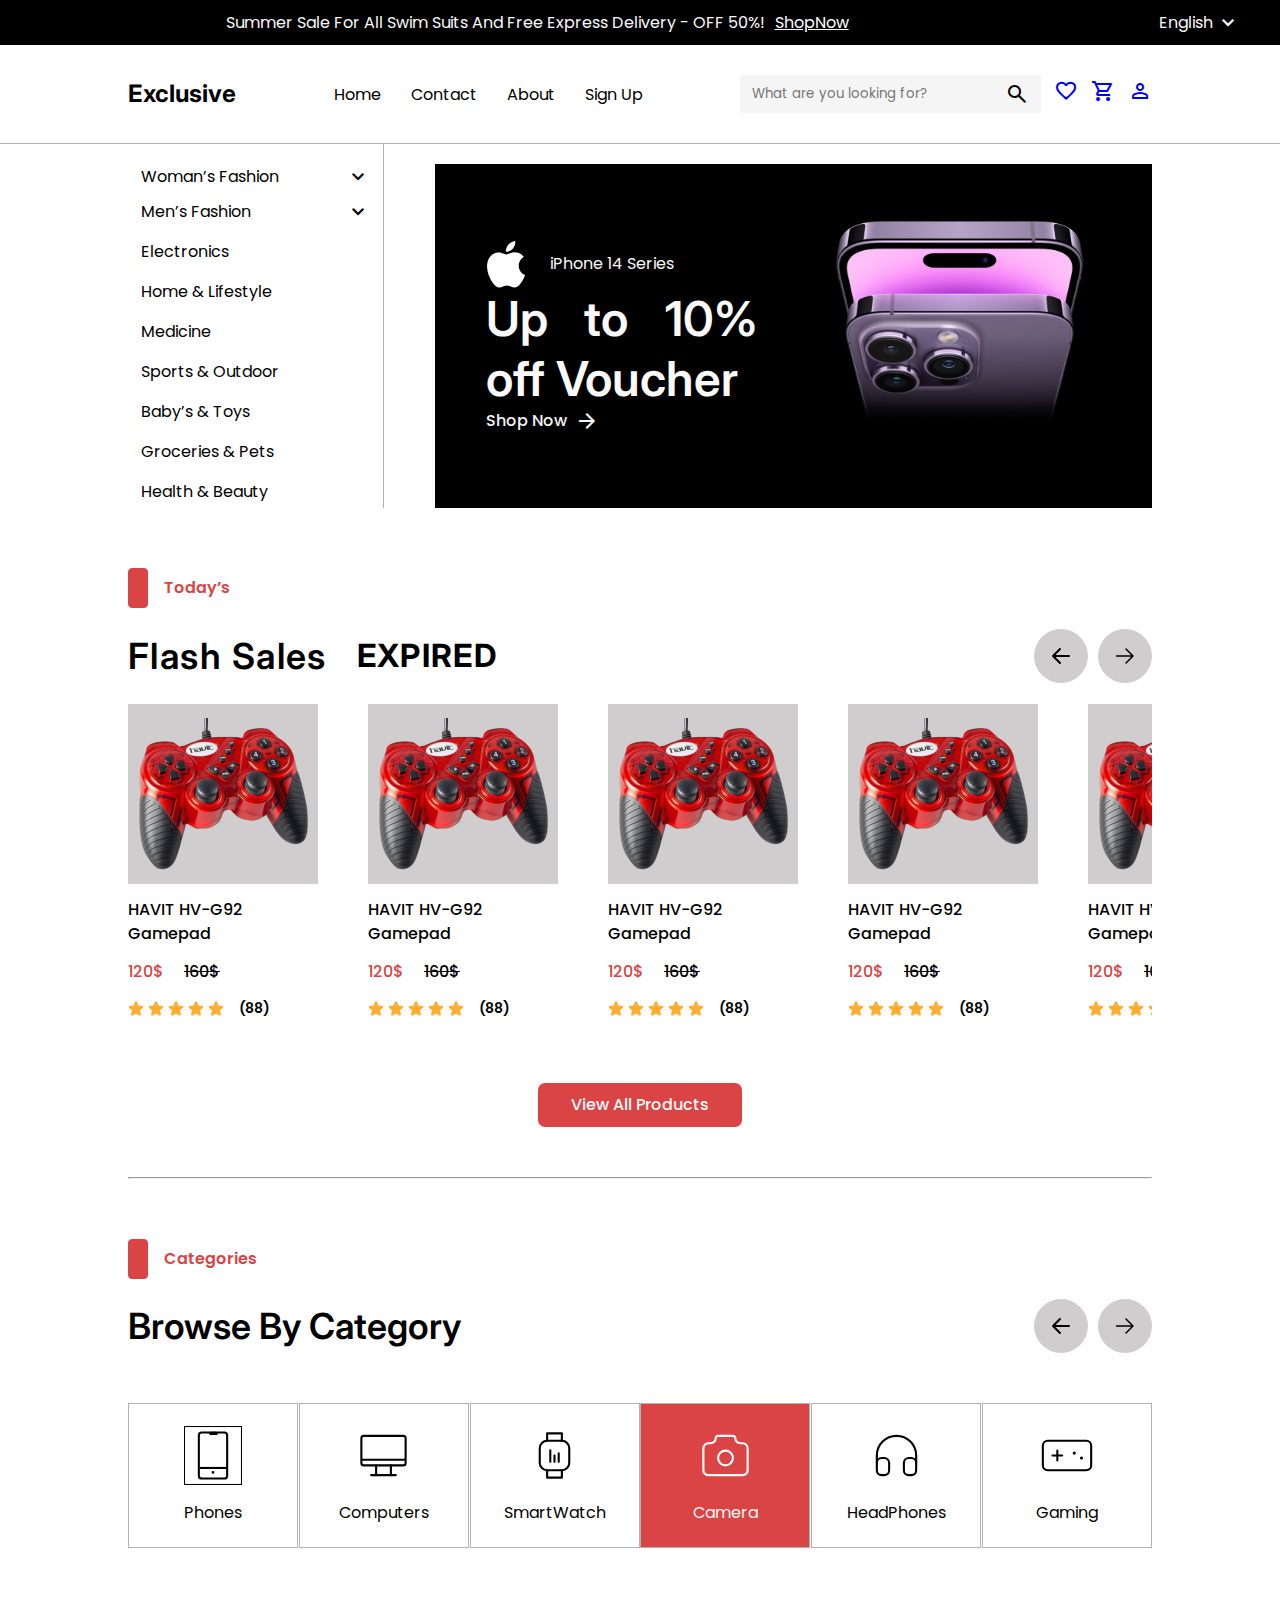
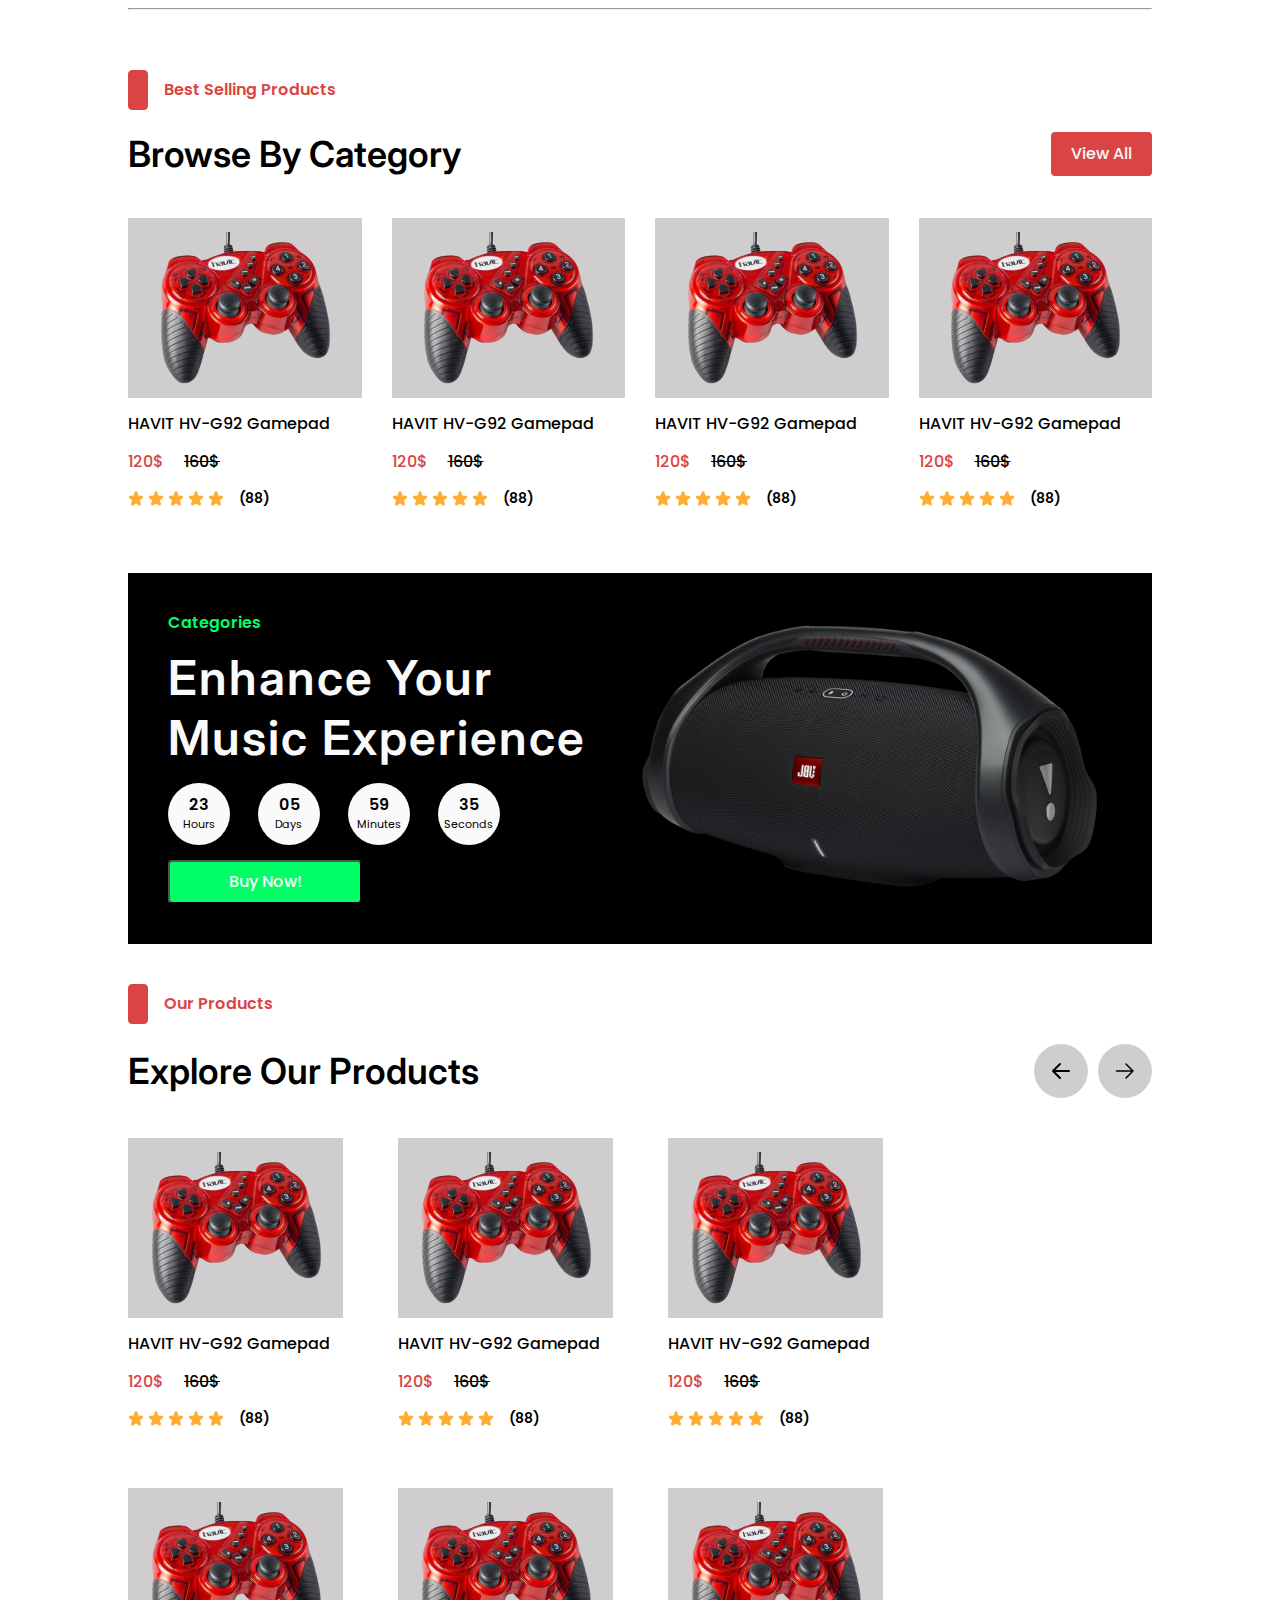
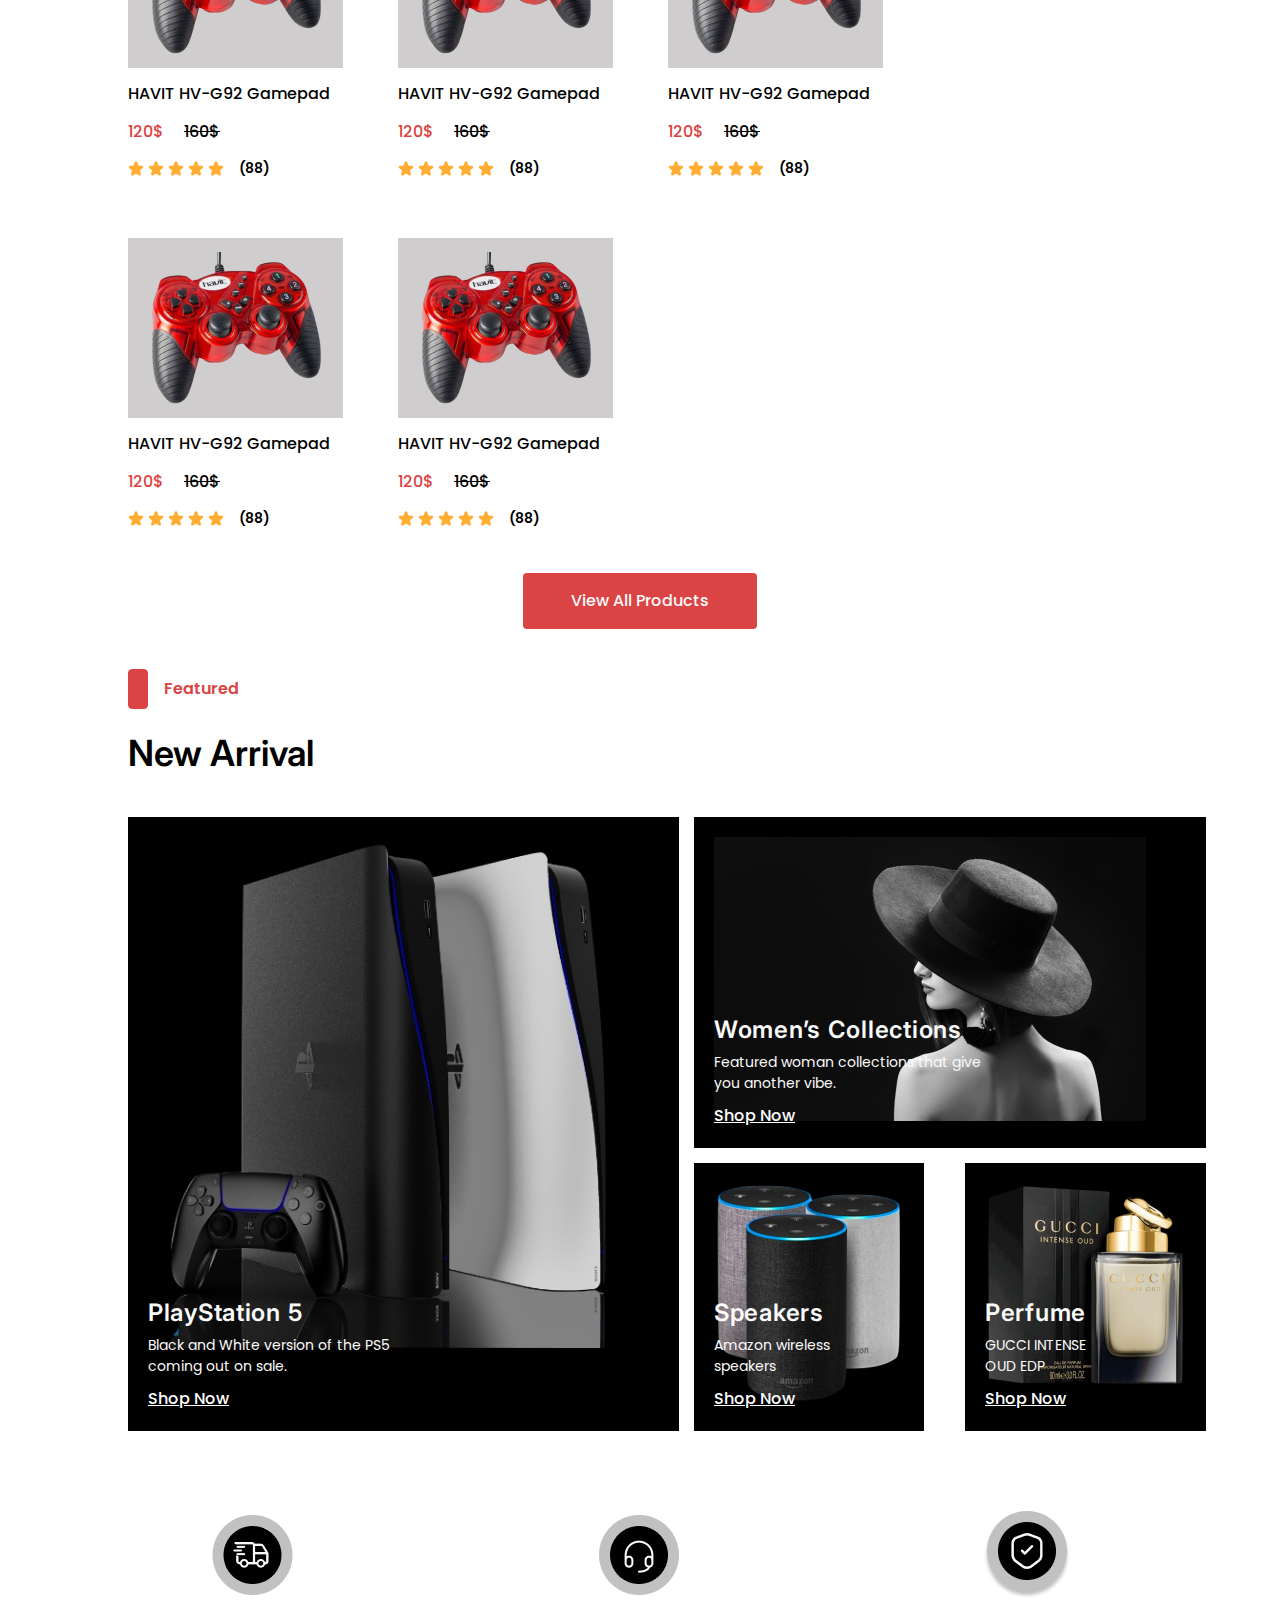
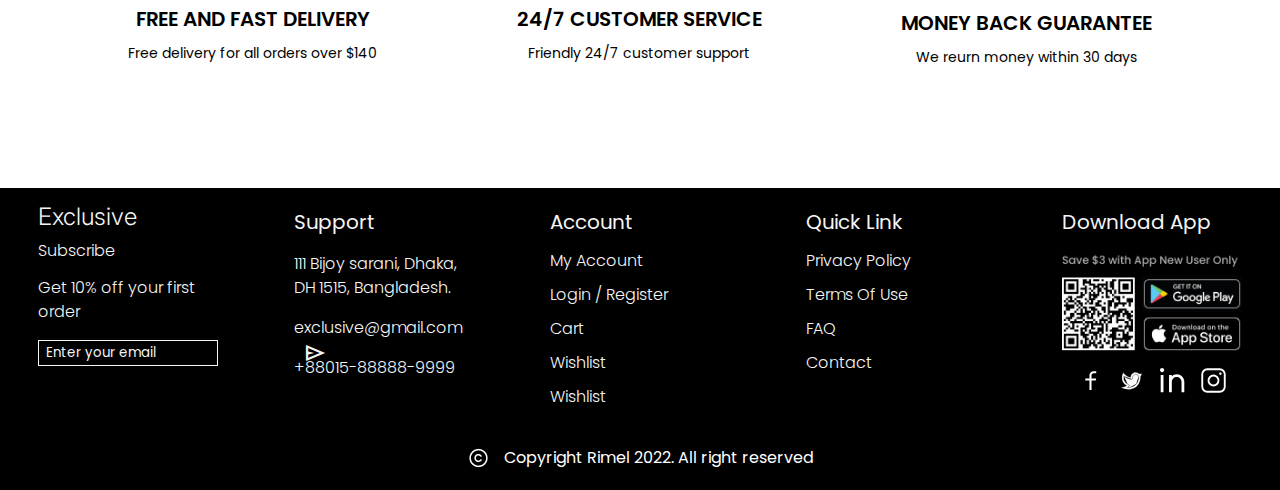
==== commit 4f274269: "hello" ====
--- a/index.html
+++ b/index.html
@@ -35,17 +35,17 @@
             <div class="option">
                 <div class="search">
                     <input type="search" name="search" id=""  placeholder="What are you looking for?">
-                    <span class="material-symbols-outlined">
-                        search
-                    </span>
-                </div>
-                <span class="material-symbols-outlined favorite">
-                    favorite
-                </span>
-                <span class="material-symbols-outlined shopping_cart">
-                    shopping_cart
-                </span>
-                <span class="material-symbols-outlined">person</span>
+                    <span class="material-symbols-outlined">search</span>
+                </div>
+                <a href="Wishlist.html">
+                    <span class="material-symbols-outlined favorite">favorite</span>
+                </a>
+                <a href="Cart.html">
+                    <span class="material-symbols-outlined shopping_cart">shopping_cart</span>
+                </a>
+                <a href="Account.html">
+                    <span class="material-symbols-outlined">person</span>
+                </a>
             </div>
         </div>
     </header>
@@ -85,7 +85,7 @@
             <div class="imgs-continer">
                 <div class="offers">
                     <p>
-                        <img src="/icons/1200px-Apple_gray_logo 1.png" alt="">
+                        <img src="icons/1200px-Apple_gray_logo 1.png" alt="">
                         iPhone 14 Series
                     </p>
                     <h2>
@@ -97,7 +97,7 @@
                     </a>
                 </div>
                 <div class="product-img">
-                    <img src="/imgs/hero_endframe__cvklg0xk3w6e_large 2.png" alt="">
+                    <img src="imgs/hero_endframe__cvklg0xk3w6e_large 2.png" alt="">
                 </div>
                 
             </div>
@@ -143,8 +143,8 @@
                     </script>
                 </div>
                 <div class="controles">
-                    <img src="/icons/icons_arrow-left.svg" alt="">
-                    <img src="/icons/icons arrow-right.svg" alt="">
+                    <img src="icons/icons_arrow-left.svg" alt="">
+                    <img src="icons/icons arrow-right.svg" alt="">
                 </div>
             </div>
         </div>
@@ -154,204 +154,204 @@
                     <img src="imgs/Frame 611.png" alt="">
                     <div class="product-option">
 
-                        <img src="/icons/Fill Heart.svg" alt="">
-                        <img src="/icons/Fill Eye.svg" alt="">
-                    </div>
-                    <button class="add-to-cart">Add To Cart</button>
-                </div>
-                <h4>HAVIT HV-G92 Gamepad</h4>
-                <div class="priec">
-                    <span class="flash-priec">120$</span>
-                    <span class="officile-priec">160$</span>
-                </div>
-                <div class="reting">
-                    <div class="reting-stars">
-                        <img src="/icons/stars.svg" alt="">
-                        <img src="/icons/stars.svg" alt="">
-                        <img src="/icons/stars.svg" alt="">
-                        <img src="/icons/stars.svg" alt="">
-                        <img src="/icons/stars.svg" alt="">
-                    </div>
-                    <p>(88)</p>
-                </div>
-            </div>
-            <div class="product">
-                <div class="product-img-falsh-sales">
-                    <img src="imgs/Frame 611.png" alt="">
-                    <div class="product-option">
-                        
-                        <img src="/icons/Fill Heart.svg" alt="">
-                        <img src="/icons/Fill Eye.svg" alt="">
-                    </div>
-                    <button class="add-to-cart">Add To Cart</button>
-                </div>
-                <h4>HAVIT HV-G92 Gamepad</h4>
-                <div class="priec">
-                    <span class="flash-priec">120$</span>
-                    <span class="officile-priec">160$</span>
-                </div>
-                <div class="reting">
-                    <div class="reting-stars">
-                        <img src="/icons/stars.svg" alt="">
-                        <img src="/icons/stars.svg" alt="">
-                        <img src="/icons/stars.svg" alt="">
-                        <img src="/icons/stars.svg" alt="">
-                        <img src="/icons/stars.svg" alt="">
-                    </div>
-                    <p>(88)</p>
-                </div>
-            </div>
-            <div class="product">
-                <div class="product-img-falsh-sales">
-                    <img src="imgs/Frame 611.png" alt="">
-                    <div class="product-option">
-                        
-                        <img src="/icons/Fill Heart.svg" alt="">
-                        <img src="/icons/Fill Eye.svg" alt="">
-                    </div>
-                    <button class="add-to-cart">Add To Cart</button>
-                </div>
-                <h4>HAVIT HV-G92 Gamepad</h4>
-                <div class="priec">
-                    <span class="flash-priec">120$</span>
-                    <span class="officile-priec">160$</span>
-                </div>
-                <div class="reting">
-                    <div class="reting-stars">
-                        <img src="/icons/stars.svg" alt="">
-                        <img src="/icons/stars.svg" alt="">
-                        <img src="/icons/stars.svg" alt="">
-                        <img src="/icons/stars.svg" alt="">
-                        <img src="/icons/stars.svg" alt="">
-                    </div>
-                    <p>(88)</p>
-                </div>
-            </div>
-            <div class="product">
-                <div class="product-img-falsh-sales">
-                    <img src="imgs/Frame 611.png" alt="">
-                    <div class="product-option">
-                        
-                        <img src="/icons/Fill Heart.svg" alt="">
-                        <img src="/icons/Fill Eye.svg" alt="">
-                    </div>
-                    <button class="add-to-cart">Add To Cart</button>
-                </div>
-                <h4>HAVIT HV-G92 Gamepad</h4>
-                <div class="priec">
-                    <span class="flash-priec">120$</span>
-                    <span class="officile-priec">160$</span>
-                </div>
-                <div class="reting">
-                    <div class="reting-stars">
-                        <img src="/icons/stars.svg" alt="">
-                        <img src="/icons/stars.svg" alt="">
-                        <img src="/icons/stars.svg" alt="">
-                        <img src="/icons/stars.svg" alt="">
-                        <img src="/icons/stars.svg" alt="">
-                    </div>
-                    <p>(88)</p>
-                </div>
-            </div>
-            <div class="product">
-                <div class="product-img-falsh-sales">
-                    <img src="imgs/Frame 611.png" alt="">
-                    <div class="product-option">
-                        <img src="/icons/Fill Heart.svg" alt="">
-                        <img src="/icons/Fill Eye.svg" alt="">
-                    </div>
-                    <button class="add-to-cart">Add To Cart</button>
-                </div>
-                <h4>HAVIT HV-G92 Gamepad</h4>
-                <div class="priec">
-                    <span class="flash-priec">120$</span>
-                    <span class="officile-priec">160$</span>
-                </div>
-                <div class="reting">
-                    <div class="reting-stars">
-                        <img src="/icons/stars.svg" alt="">
-                        <img src="/icons/stars.svg" alt="">
-                        <img src="/icons/stars.svg" alt="">
-                        <img src="/icons/stars.svg" alt="">
-                        <img src="/icons/stars.svg" alt="">
-                    </div>
-                    <p>(88)</p>
-                </div>
-            </div>
-            <div class="product">
-                <div class="product-img-falsh-sales">
-                    <img src="imgs/Frame 611.png" alt="">
-                    <div class="product-option">
-                        
-                        <img src="/icons/Fill Heart.svg" alt="">
-                        <img src="/icons/Fill Eye.svg" alt="">
-                    </div>
-                    <button class="add-to-cart">Add To Cart</button>
-                </div>
-                <h4>HAVIT HV-G92 Gamepad</h4>
-                <div class="priec">
-                    <span class="flash-priec">120$</span>
-                    <span class="officile-priec">160$</span>
-                </div>
-                <div class="reting">
-                    <div class="reting-stars">
-                        <img src="/icons/stars.svg" alt="">
-                        <img src="/icons/stars.svg" alt="">
-                        <img src="/icons/stars.svg" alt="">
-                        <img src="/icons/stars.svg" alt="">
-                        <img src="/icons/stars.svg" alt="">
-                    </div>
-                    <p>(88)</p>
-                </div>
-            </div>
-            <div class="product">
-                <div class="product-img-falsh-sales">
-                    <img src="imgs/Frame 611.png" alt="">
-                    <div class="product-option">
-                        
-                        <img src="/icons/Fill Heart.svg" alt="">
-                        <img src="/icons/Fill Eye.svg" alt="">
-                    </div>
-                    <button class="add-to-cart">Add To Cart</button>
-                </div>
-                <h4>HAVIT HV-G92 Gamepad</h4>
-                <div class="priec">
-                    <span class="flash-priec">120$</span>
-                    <span class="officile-priec">160$</span>
-                </div>
-                <div class="reting">
-                    <div class="reting-stars">
-                        <img src="/icons/stars.svg" alt="">
-                        <img src="/icons/stars.svg" alt="">
-                        <img src="/icons/stars.svg" alt="">
-                        <img src="/icons/stars.svg" alt="">
-                        <img src="/icons/stars.svg" alt="">
-                    </div>
-                    <p>(88)</p>
-                </div>
-            </div>
-            <div class="product">
-                <div class="product-img-falsh-sales">
-                    <img src="imgs/Frame 611.png" alt="">
-                    <div class="product-option">
-                        
-                        <img src="/icons/Fill Heart.svg" alt="">
-                        <img src="/icons/Fill Eye.svg" alt="">
-                    </div>
-                    <button class="add-to-cart">Add To Cart</button>
-                </div>
-                <h4>HAVIT HV-G92 Gamepad</h4>
-                <div class="priec">
-                    <span class="flash-priec">120$</span>
-                    <span class="officile-priec">160$</span>
-                </div>
-                <div class="reting">
-                    <div class="reting-stars">
-                        <img src="/icons/stars.svg" alt="">
-                        <img src="/icons/stars.svg" alt="">
-                        <img src="/icons/stars.svg" alt="">
-                        <img src="/icons/stars.svg" alt="">
-                        <img src="/icons/stars.svg" alt="">
+                        <img src="icons/Fill Heart.svg" alt="">
+                        <img src="icons/Fill Eye.svg" alt="">
+                    </div>
+                    <button class="add-to-cart">Add To Cart</button>
+                </div>
+                <h4>HAVIT HV-G92 Gamepad</h4>
+                <div class="priec">
+                    <span class="flash-priec">120$</span>
+                    <span class="officile-priec">160$</span>
+                </div>
+                <div class="reting">
+                    <div class="reting-stars">
+                        <img src="icons/stars.svg" alt="">
+                        <img src="icons/stars.svg" alt="">
+                        <img src="icons/stars.svg" alt="">
+                        <img src="icons/stars.svg" alt="">
+                        <img src="icons/stars.svg" alt="">
+                    </div>
+                    <p>(88)</p>
+                </div>
+            </div>
+            <div class="product">
+                <div class="product-img-falsh-sales">
+                    <img src="imgs/Frame 611.png" alt="">
+                    <div class="product-option">
+                        
+                        <img src="icons/Fill Heart.svg" alt="">
+                        <img src="icons/Fill Eye.svg" alt="">
+                    </div>
+                    <button class="add-to-cart">Add To Cart</button>
+                </div>
+                <h4>HAVIT HV-G92 Gamepad</h4>
+                <div class="priec">
+                    <span class="flash-priec">120$</span>
+                    <span class="officile-priec">160$</span>
+                </div>
+                <div class="reting">
+                    <div class="reting-stars">
+                        <img src="icons/stars.svg" alt="">
+                        <img src="icons/stars.svg" alt="">
+                        <img src="icons/stars.svg" alt="">
+                        <img src="icons/stars.svg" alt="">
+                        <img src="icons/stars.svg" alt="">
+                    </div>
+                    <p>(88)</p>
+                </div>
+            </div>
+            <div class="product">
+                <div class="product-img-falsh-sales">
+                    <img src="imgs/Frame 611.png" alt="">
+                    <div class="product-option">
+                        
+                        <img src="icons/Fill Heart.svg" alt="">
+                        <img src="icons/Fill Eye.svg" alt="">
+                    </div>
+                    <button class="add-to-cart">Add To Cart</button>
+                </div>
+                <h4>HAVIT HV-G92 Gamepad</h4>
+                <div class="priec">
+                    <span class="flash-priec">120$</span>
+                    <span class="officile-priec">160$</span>
+                </div>
+                <div class="reting">
+                    <div class="reting-stars">
+                        <img src="icons/stars.svg" alt="">
+                        <img src="icons/stars.svg" alt="">
+                        <img src="icons/stars.svg" alt="">
+                        <img src="icons/stars.svg" alt="">
+                        <img src="icons/stars.svg" alt="">
+                    </div>
+                    <p>(88)</p>
+                </div>
+            </div>
+            <div class="product">
+                <div class="product-img-falsh-sales">
+                    <img src="imgs/Frame 611.png" alt="">
+                    <div class="product-option">
+                        
+                        <img src="icons/Fill Heart.svg" alt="">
+                        <img src="icons/Fill Eye.svg" alt="">
+                    </div>
+                    <button class="add-to-cart">Add To Cart</button>
+                </div>
+                <h4>HAVIT HV-G92 Gamepad</h4>
+                <div class="priec">
+                    <span class="flash-priec">120$</span>
+                    <span class="officile-priec">160$</span>
+                </div>
+                <div class="reting">
+                    <div class="reting-stars">
+                        <img src="icons/stars.svg" alt="">
+                        <img src="icons/stars.svg" alt="">
+                        <img src="icons/stars.svg" alt="">
+                        <img src="icons/stars.svg" alt="">
+                        <img src="icons/stars.svg" alt="">
+                    </div>
+                    <p>(88)</p>
+                </div>
+            </div>
+            <div class="product">
+                <div class="product-img-falsh-sales">
+                    <img src="imgs/Frame 611.png" alt="">
+                    <div class="product-option">
+                        <img src="icons/Fill Heart.svg" alt="">
+                        <img src="icons/Fill Eye.svg" alt="">
+                    </div>
+                    <button class="add-to-cart">Add To Cart</button>
+                </div>
+                <h4>HAVIT HV-G92 Gamepad</h4>
+                <div class="priec">
+                    <span class="flash-priec">120$</span>
+                    <span class="officile-priec">160$</span>
+                </div>
+                <div class="reting">
+                    <div class="reting-stars">
+                        <img src="icons/stars.svg" alt="">
+                        <img src="icons/stars.svg" alt="">
+                        <img src="icons/stars.svg" alt="">
+                        <img src="icons/stars.svg" alt="">
+                        <img src="icons/stars.svg" alt="">
+                    </div>
+                    <p>(88)</p>
+                </div>
+            </div>
+            <div class="product">
+                <div class="product-img-falsh-sales">
+                    <img src="imgs/Frame 611.png" alt="">
+                    <div class="product-option">
+                        
+                        <img src="icons/Fill Heart.svg" alt="">
+                        <img src="icons/Fill Eye.svg" alt="">
+                    </div>
+                    <button class="add-to-cart">Add To Cart</button>
+                </div>
+                <h4>HAVIT HV-G92 Gamepad</h4>
+                <div class="priec">
+                    <span class="flash-priec">120$</span>
+                    <span class="officile-priec">160$</span>
+                </div>
+                <div class="reting">
+                    <div class="reting-stars">
+                        <img src="icons/stars.svg" alt="">
+                        <img src="icons/stars.svg" alt="">
+                        <img src="icons/stars.svg" alt="">
+                        <img src="icons/stars.svg" alt="">
+                        <img src="icons/stars.svg" alt="">
+                    </div>
+                    <p>(88)</p>
+                </div>
+            </div>
+            <div class="product">
+                <div class="product-img-falsh-sales">
+                    <img src="imgs/Frame 611.png" alt="">
+                    <div class="product-option">
+                        
+                        <img src="icons/Fill Heart.svg" alt="">
+                        <img src="icons/Fill Eye.svg" alt="">
+                    </div>
+                    <button class="add-to-cart">Add To Cart</button>
+                </div>
+                <h4>HAVIT HV-G92 Gamepad</h4>
+                <div class="priec">
+                    <span class="flash-priec">120$</span>
+                    <span class="officile-priec">160$</span>
+                </div>
+                <div class="reting">
+                    <div class="reting-stars">
+                        <img src="icons/stars.svg" alt="">
+                        <img src="icons/stars.svg" alt="">
+                        <img src="icons/stars.svg" alt="">
+                        <img src="icons/stars.svg" alt="">
+                        <img src="icons/stars.svg" alt="">
+                    </div>
+                    <p>(88)</p>
+                </div>
+            </div>
+            <div class="product">
+                <div class="product-img-falsh-sales">
+                    <img src="imgs/Frame 611.png" alt="">
+                    <div class="product-option">
+                        
+                        <img src="icons/Fill Heart.svg" alt="">
+                        <img src="icons/Fill Eye.svg" alt="">
+                    </div>
+                    <button class="add-to-cart">Add To Cart</button>
+                </div>
+                <h4>HAVIT HV-G92 Gamepad</h4>
+                <div class="priec">
+                    <span class="flash-priec">120$</span>
+                    <span class="officile-priec">160$</span>
+                </div>
+                <div class="reting">
+                    <div class="reting-stars">
+                        <img src="icons/stars.svg" alt="">
+                        <img src="icons/stars.svg" alt="">
+                        <img src="icons/stars.svg" alt="">
+                        <img src="icons/stars.svg" alt="">
+                        <img src="icons/stars.svg" alt="">
                     </div>
                     <p>(88)</p>
                 </div>
@@ -371,33 +371,33 @@
         <div class="tetle">
             <h2>Browse By Category</h2>
             <div  class="controles">
-                <img src="/icons/icons_arrow-left.svg" alt="">
-                <img src="/icons/icons arrow-right.svg" alt="">
+                <img src="icons/icons_arrow-left.svg" alt="">
+                <img src="icons/icons arrow-right.svg" alt="">
             </div>
         </div>
         <div class="Categories-items" >
             <div class="Categorie-item">
-                <img src="/icons/Category-CellPhone.svg" alt="">
+                <img src="icons/Category-CellPhone.svg" alt="">
                 <p>Phones</p>
             </div>
             <div  class="Categorie-item">
-                <img src="/icons/Category-Computer.svg" alt="">
+                <img src="icons/Category-Computer.svg" alt="">
                 <p>Computers</p>
             </div>
             <div  class="Categorie-item">
-                <img src="/icons/Category-SmartWatch.svg" alt="">
+                <img src="icons/Category-SmartWatch.svg" alt="">
                 <p>SmartWatch</p>
             </div>
             <div  class="Categorie-item activ">
-                <img src="/icons/Category-Camera.svg" alt="">
+                <img src="icons/Category-Camera.svg" alt="">
                 <p>Camera</p>
             </div>
             <div  class="Categorie-item">
-                <img src="/icons/Category-Headphone.svg" alt="">
+                <img src="icons/Category-Headphone.svg" alt="">
                 <p>HeadPhones</p>
             </div>
             <div  class="Categorie-item">
-                <img src="/icons/Category-Gamepad.svg" alt="">
+                <img src="icons/Category-Gamepad.svg" alt="">
                 <p>Gaming</p>
             </div>
         </div>
@@ -420,101 +420,101 @@
                 <div class="product-img-falsh-sales">
                     <img src="imgs/Frame 611.png" alt="">
                     <div class="product-option">
-                        <img src="/icons/Fill Heart.svg" alt="">
-                        <img src="/icons/Fill Eye.svg" alt="">
-                    </div>
-                    <button class="add-to-cart">Add To Cart</button>
-                </div>
-                <h4>HAVIT HV-G92 Gamepad</h4>
-                <div class="priec">
-                    <span class="flash-priec">120$</span>
-                    <span class="officile-priec">160$</span>
-                </div>
-                <div class="reting">
-                    <div class="reting-stars">
-                        <img src="/icons/stars.svg" alt="">
-                        <img src="/icons/stars.svg" alt="">
-                        <img src="/icons/stars.svg" alt="">
-                        <img src="/icons/stars.svg" alt="">
-                        <img src="/icons/stars.svg" alt="">
-                    </div>
-                    <p>(88)</p>
-                </div>
-            </div>
-            <div class="product">
-                <div class="product-img-falsh-sales">
-                    <img src="imgs/Frame 611.png" alt="">
-                    <div class="product-option">
-                        
-                        <img src="/icons/Fill Heart.svg" alt="">
-                        <img src="/icons/Fill Eye.svg" alt="">
-                    </div>
-                    <button class="add-to-cart">Add To Cart</button>
-                </div>
-                <h4>HAVIT HV-G92 Gamepad</h4>
-                <div class="priec">
-                    <span class="flash-priec">120$</span>
-                    <span class="officile-priec">160$</span>
-                </div>
-                <div class="reting">
-                    <div class="reting-stars">
-                        <img src="/icons/stars.svg" alt="">
-                        <img src="/icons/stars.svg" alt="">
-                        <img src="/icons/stars.svg" alt="">
-                        <img src="/icons/stars.svg" alt="">
-                        <img src="/icons/stars.svg" alt="">
-                    </div>
-                    <p>(88)</p>
-                </div>
-            </div>
-            <div class="product">
-                <div class="product-img-falsh-sales">
-                    <img src="imgs/Frame 611.png" alt="">
-                    <div class="product-option">
-                        
-                        <img src="/icons/Fill Heart.svg" alt="">
-                        <img src="/icons/Fill Eye.svg" alt="">
-                    </div>
-                    <button class="add-to-cart">Add To Cart</button>
-                </div>
-                <h4>HAVIT HV-G92 Gamepad</h4>
-                <div class="priec">
-                    <span class="flash-priec">120$</span>
-                    <span class="officile-priec">160$</span>
-                </div>
-                <div class="reting">
-                    <div class="reting-stars">
-                        <img src="/icons/stars.svg" alt="">
-                        <img src="/icons/stars.svg" alt="">
-                        <img src="/icons/stars.svg" alt="">
-                        <img src="/icons/stars.svg" alt="">
-                        <img src="/icons/stars.svg" alt="">
-                    </div>
-                    <p>(88)</p>
-                </div>
-            </div>
-            <div class="product">
-                <div class="product-img-falsh-sales">
-                    <img src="imgs/Frame 611.png" alt="">
-                    <div class="product-option">
-                        
-                        <img src="/icons/Fill Heart.svg" alt="">
-                        <img src="/icons/Fill Eye.svg" alt="">
-                    </div>
-                    <button class="add-to-cart">Add To Cart</button>
-                </div>
-                <h4>HAVIT HV-G92 Gamepad</h4>
-                <div class="priec">
-                    <span class="flash-priec">120$</span>
-                    <span class="officile-priec">160$</span>
-                </div>
-                <div class="reting">
-                    <div class="reting-stars">
-                        <img src="/icons/stars.svg" alt="">
-                        <img src="/icons/stars.svg" alt="">
-                        <img src="/icons/stars.svg" alt="">
-                        <img src="/icons/stars.svg" alt="">
-                        <img src="/icons/stars.svg" alt="">
+                        <img src="icons/Fill Heart.svg" alt="">
+                        <img src="icons/Fill Eye.svg" alt="">
+                    </div>
+                    <button class="add-to-cart">Add To Cart</button>
+                </div>
+                <h4>HAVIT HV-G92 Gamepad</h4>
+                <div class="priec">
+                    <span class="flash-priec">120$</span>
+                    <span class="officile-priec">160$</span>
+                </div>
+                <div class="reting">
+                    <div class="reting-stars">
+                        <img src="icons/stars.svg" alt="">
+                        <img src="icons/stars.svg" alt="">
+                        <img src="icons/stars.svg" alt="">
+                        <img src="icons/stars.svg" alt="">
+                        <img src="icons/stars.svg" alt="">
+                    </div>
+                    <p>(88)</p>
+                </div>
+            </div>
+            <div class="product">
+                <div class="product-img-falsh-sales">
+                    <img src="imgs/Frame 611.png" alt="">
+                    <div class="product-option">
+                        
+                        <img src="icons/Fill Heart.svg" alt="">
+                        <img src="icons/Fill Eye.svg" alt="">
+                    </div>
+                    <button class="add-to-cart">Add To Cart</button>
+                </div>
+                <h4>HAVIT HV-G92 Gamepad</h4>
+                <div class="priec">
+                    <span class="flash-priec">120$</span>
+                    <span class="officile-priec">160$</span>
+                </div>
+                <div class="reting">
+                    <div class="reting-stars">
+                        <img src="icons/stars.svg" alt="">
+                        <img src="icons/stars.svg" alt="">
+                        <img src="icons/stars.svg" alt="">
+                        <img src="icons/stars.svg" alt="">
+                        <img src="icons/stars.svg" alt="">
+                    </div>
+                    <p>(88)</p>
+                </div>
+            </div>
+            <div class="product">
+                <div class="product-img-falsh-sales">
+                    <img src="imgs/Frame 611.png" alt="">
+                    <div class="product-option">
+                        
+                        <img src="icons/Fill Heart.svg" alt="">
+                        <img src="icons/Fill Eye.svg" alt="">
+                    </div>
+                    <button class="add-to-cart">Add To Cart</button>
+                </div>
+                <h4>HAVIT HV-G92 Gamepad</h4>
+                <div class="priec">
+                    <span class="flash-priec">120$</span>
+                    <span class="officile-priec">160$</span>
+                </div>
+                <div class="reting">
+                    <div class="reting-stars">
+                        <img src="icons/stars.svg" alt="">
+                        <img src="icons/stars.svg" alt="">
+                        <img src="icons/stars.svg" alt="">
+                        <img src="icons/stars.svg" alt="">
+                        <img src="icons/stars.svg" alt="">
+                    </div>
+                    <p>(88)</p>
+                </div>
+            </div>
+            <div class="product">
+                <div class="product-img-falsh-sales">
+                    <img src="imgs/Frame 611.png" alt="">
+                    <div class="product-option">
+                        
+                        <img src="icons/Fill Heart.svg" alt="">
+                        <img src="icons/Fill Eye.svg" alt="">
+                    </div>
+                    <button class="add-to-cart">Add To Cart</button>
+                </div>
+                <h4>HAVIT HV-G92 Gamepad</h4>
+                <div class="priec">
+                    <span class="flash-priec">120$</span>
+                    <span class="officile-priec">160$</span>
+                </div>
+                <div class="reting">
+                    <div class="reting-stars">
+                        <img src="icons/stars.svg" alt="">
+                        <img src="icons/stars.svg" alt="">
+                        <img src="icons/stars.svg" alt="">
+                        <img src="icons/stars.svg" alt="">
+                        <img src="icons/stars.svg" alt="">
                     </div>
                     <p>(88)</p>
                 </div>
@@ -548,7 +548,7 @@
             <button>Buy Now!</button>
         </div>
         <div class="img-product">
-            <img src="/imgs/JBL_BOOMBOX_2_HERO_020_x1 (1) 1.png" alt="">
+            <img src="imgs/JBL_BOOMBOX_2_HERO_020_x1 (1) 1.png" alt="">
         </div>
     </div>
     <!-------------------------------- Explore Our Products ------------------->
@@ -560,8 +560,8 @@
         <div class="tetle">          
             <h2>Explore Our Products</h2>
             <div  class="controles">
-                <img src="/icons/icons_arrow-left.svg" alt="">
-                <img src="/icons/icons arrow-right.svg" alt="">
+                <img src="icons/icons_arrow-left.svg" alt="">
+                <img src="icons/icons arrow-right.svg" alt="">
             </div>
         </div>
         <div class="products">
@@ -570,204 +570,204 @@
                     <img src="imgs/Frame 611.png" alt="">
                     <div class="product-option">
 
-                        <img src="/icons/Fill Heart.svg" alt="">
-                        <img src="/icons/Fill Eye.svg" alt="">
-                    </div>
-                    <button class="add-to-cart">Add To Cart</button>
-                </div>
-                <h4>HAVIT HV-G92 Gamepad</h4>
-                <div class="priec">
-                    <span class="flash-priec">120$</span>
-                    <span class="officile-priec">160$</span>
-                </div>
-                <div class="reting">
-                    <div class="reting-stars">
-                        <img src="/icons/stars.svg" alt="">
-                        <img src="/icons/stars.svg" alt="">
-                        <img src="/icons/stars.svg" alt="">
-                        <img src="/icons/stars.svg" alt="">
-                        <img src="/icons/stars.svg" alt="">
-                    </div>
-                    <p>(88)</p>
-                </div>
-            </div>
-            <div class="product">
-                <div class="product-img-falsh-sales">
-                    <img src="imgs/Frame 611.png" alt="">
-                    <div class="product-option">
-                        
-                        <img src="/icons/Fill Heart.svg" alt="">
-                        <img src="/icons/Fill Eye.svg" alt="">
-                    </div>
-                    <button class="add-to-cart">Add To Cart</button>
-                </div>
-                <h4>HAVIT HV-G92 Gamepad</h4>
-                <div class="priec">
-                    <span class="flash-priec">120$</span>
-                    <span class="officile-priec">160$</span>
-                </div>
-                <div class="reting">
-                    <div class="reting-stars">
-                        <img src="/icons/stars.svg" alt="">
-                        <img src="/icons/stars.svg" alt="">
-                        <img src="/icons/stars.svg" alt="">
-                        <img src="/icons/stars.svg" alt="">
-                        <img src="/icons/stars.svg" alt="">
-                    </div>
-                    <p>(88)</p>
-                </div>
-            </div>
-            <div class="product">
-                <div class="product-img-falsh-sales">
-                    <img src="imgs/Frame 611.png" alt="">
-                    <div class="product-option">
-                        
-                        <img src="/icons/Fill Heart.svg" alt="">
-                        <img src="/icons/Fill Eye.svg" alt="">
-                    </div>
-                    <button class="add-to-cart">Add To Cart</button>
-                </div>
-                <h4>HAVIT HV-G92 Gamepad</h4>
-                <div class="priec">
-                    <span class="flash-priec">120$</span>
-                    <span class="officile-priec">160$</span>
-                </div>
-                <div class="reting">
-                    <div class="reting-stars">
-                        <img src="/icons/stars.svg" alt="">
-                        <img src="/icons/stars.svg" alt="">
-                        <img src="/icons/stars.svg" alt="">
-                        <img src="/icons/stars.svg" alt="">
-                        <img src="/icons/stars.svg" alt="">
-                    </div>
-                    <p>(88)</p>
-                </div>
-            </div>
-            <div class="product">
-                <div class="product-img-falsh-sales">
-                    <img src="imgs/Frame 611.png" alt="">
-                    <div class="product-option">
-                        
-                        <img src="/icons/Fill Heart.svg" alt="">
-                        <img src="/icons/Fill Eye.svg" alt="">
-                    </div>
-                    <button class="add-to-cart">Add To Cart</button>
-                </div>
-                <h4>HAVIT HV-G92 Gamepad</h4>
-                <div class="priec">
-                    <span class="flash-priec">120$</span>
-                    <span class="officile-priec">160$</span>
-                </div>
-                <div class="reting">
-                    <div class="reting-stars">
-                        <img src="/icons/stars.svg" alt="">
-                        <img src="/icons/stars.svg" alt="">
-                        <img src="/icons/stars.svg" alt="">
-                        <img src="/icons/stars.svg" alt="">
-                        <img src="/icons/stars.svg" alt="">
-                    </div>
-                    <p>(88)</p>
-                </div>
-            </div>
-            <div class="product">
-                <div class="product-img-falsh-sales">
-                    <img src="imgs/Frame 611.png" alt="">
-                    <div class="product-option">
-                        <img src="/icons/Fill Heart.svg" alt="">
-                        <img src="/icons/Fill Eye.svg" alt="">
-                    </div>
-                    <button class="add-to-cart">Add To Cart</button>
-                </div>
-                <h4>HAVIT HV-G92 Gamepad</h4>
-                <div class="priec">
-                    <span class="flash-priec">120$</span>
-                    <span class="officile-priec">160$</span>
-                </div>
-                <div class="reting">
-                    <div class="reting-stars">
-                        <img src="/icons/stars.svg" alt="">
-                        <img src="/icons/stars.svg" alt="">
-                        <img src="/icons/stars.svg" alt="">
-                        <img src="/icons/stars.svg" alt="">
-                        <img src="/icons/stars.svg" alt="">
-                    </div>
-                    <p>(88)</p>
-                </div>
-            </div>
-            <div class="product">
-                <div class="product-img-falsh-sales">
-                    <img src="imgs/Frame 611.png" alt="">
-                    <div class="product-option">
-                        
-                        <img src="/icons/Fill Heart.svg" alt="">
-                        <img src="/icons/Fill Eye.svg" alt="">
-                    </div>
-                    <button class="add-to-cart">Add To Cart</button>
-                </div>
-                <h4>HAVIT HV-G92 Gamepad</h4>
-                <div class="priec">
-                    <span class="flash-priec">120$</span>
-                    <span class="officile-priec">160$</span>
-                </div>
-                <div class="reting">
-                    <div class="reting-stars">
-                        <img src="/icons/stars.svg" alt="">
-                        <img src="/icons/stars.svg" alt="">
-                        <img src="/icons/stars.svg" alt="">
-                        <img src="/icons/stars.svg" alt="">
-                        <img src="/icons/stars.svg" alt="">
-                    </div>
-                    <p>(88)</p>
-                </div>
-            </div>
-            <div class="product">
-                <div class="product-img-falsh-sales">
-                    <img src="imgs/Frame 611.png" alt="">
-                    <div class="product-option">
-                        
-                        <img src="/icons/Fill Heart.svg" alt="">
-                        <img src="/icons/Fill Eye.svg" alt="">
-                    </div>
-                    <button class="add-to-cart">Add To Cart</button>
-                </div>
-                <h4>HAVIT HV-G92 Gamepad</h4>
-                <div class="priec">
-                    <span class="flash-priec">120$</span>
-                    <span class="officile-priec">160$</span>
-                </div>
-                <div class="reting">
-                    <div class="reting-stars">
-                        <img src="/icons/stars.svg" alt="">
-                        <img src="/icons/stars.svg" alt="">
-                        <img src="/icons/stars.svg" alt="">
-                        <img src="/icons/stars.svg" alt="">
-                        <img src="/icons/stars.svg" alt="">
-                    </div>
-                    <p>(88)</p>
-                </div>
-            </div>
-            <div class="product">
-                <div class="product-img-falsh-sales">
-                    <img src="imgs/Frame 611.png" alt="">
-                    <div class="product-option">
-                        
-                        <img src="/icons/Fill Heart.svg" alt="">
-                        <img src="/icons/Fill Eye.svg" alt="">
-                    </div>
-                    <button class="add-to-cart">Add To Cart</button>
-                </div>
-                <h4>HAVIT HV-G92 Gamepad</h4>
-                <div class="priec">
-                    <span class="flash-priec">120$</span>
-                    <span class="officile-priec">160$</span>
-                </div>
-                <div class="reting">
-                    <div class="reting-stars">
-                        <img src="/icons/stars.svg" alt="">
-                        <img src="/icons/stars.svg" alt="">
-                        <img src="/icons/stars.svg" alt="">
-                        <img src="/icons/stars.svg" alt="">
-                        <img src="/icons/stars.svg" alt="">
+                        <img src="icons/Fill Heart.svg" alt="">
+                        <img src="icons/Fill Eye.svg" alt="">
+                    </div>
+                    <button class="add-to-cart">Add To Cart</button>
+                </div>
+                <h4>HAVIT HV-G92 Gamepad</h4>
+                <div class="priec">
+                    <span class="flash-priec">120$</span>
+                    <span class="officile-priec">160$</span>
+                </div>
+                <div class="reting">
+                    <div class="reting-stars">
+                        <img src="icons/stars.svg" alt="">
+                        <img src="icons/stars.svg" alt="">
+                        <img src="icons/stars.svg" alt="">
+                        <img src="icons/stars.svg" alt="">
+                        <img src="icons/stars.svg" alt="">
+                    </div>
+                    <p>(88)</p>
+                </div>
+            </div>
+            <div class="product">
+                <div class="product-img-falsh-sales">
+                    <img src="imgs/Frame 611.png" alt="">
+                    <div class="product-option">
+                        
+                        <img src="icons/Fill Heart.svg" alt="">
+                        <img src="icons/Fill Eye.svg" alt="">
+                    </div>
+                    <button class="add-to-cart">Add To Cart</button>
+                </div>
+                <h4>HAVIT HV-G92 Gamepad</h4>
+                <div class="priec">
+                    <span class="flash-priec">120$</span>
+                    <span class="officile-priec">160$</span>
+                </div>
+                <div class="reting">
+                    <div class="reting-stars">
+                        <img src="icons/stars.svg" alt="">
+                        <img src="icons/stars.svg" alt="">
+                        <img src="icons/stars.svg" alt="">
+                        <img src="icons/stars.svg" alt="">
+                        <img src="icons/stars.svg" alt="">
+                    </div>
+                    <p>(88)</p>
+                </div>
+            </div>
+            <div class="product">
+                <div class="product-img-falsh-sales">
+                    <img src="imgs/Frame 611.png" alt="">
+                    <div class="product-option">
+                        
+                        <img src="icons/Fill Heart.svg" alt="">
+                        <img src="icons/Fill Eye.svg" alt="">
+                    </div>
+                    <button class="add-to-cart">Add To Cart</button>
+                </div>
+                <h4>HAVIT HV-G92 Gamepad</h4>
+                <div class="priec">
+                    <span class="flash-priec">120$</span>
+                    <span class="officile-priec">160$</span>
+                </div>
+                <div class="reting">
+                    <div class="reting-stars">
+                        <img src="icons/stars.svg" alt="">
+                        <img src="icons/stars.svg" alt="">
+                        <img src="icons/stars.svg" alt="">
+                        <img src="icons/stars.svg" alt="">
+                        <img src="icons/stars.svg" alt="">
+                    </div>
+                    <p>(88)</p>
+                </div>
+            </div>
+            <div class="product">
+                <div class="product-img-falsh-sales">
+                    <img src="imgs/Frame 611.png" alt="">
+                    <div class="product-option">
+                        
+                        <img src="icons/Fill Heart.svg" alt="">
+                        <img src="icons/Fill Eye.svg" alt="">
+                    </div>
+                    <button class="add-to-cart">Add To Cart</button>
+                </div>
+                <h4>HAVIT HV-G92 Gamepad</h4>
+                <div class="priec">
+                    <span class="flash-priec">120$</span>
+                    <span class="officile-priec">160$</span>
+                </div>
+                <div class="reting">
+                    <div class="reting-stars">
+                        <img src="icons/stars.svg" alt="">
+                        <img src="icons/stars.svg" alt="">
+                        <img src="icons/stars.svg" alt="">
+                        <img src="icons/stars.svg" alt="">
+                        <img src="icons/stars.svg" alt="">
+                    </div>
+                    <p>(88)</p>
+                </div>
+            </div>
+            <div class="product">
+                <div class="product-img-falsh-sales">
+                    <img src="imgs/Frame 611.png" alt="">
+                    <div class="product-option">
+                        <img src="icons/Fill Heart.svg" alt="">
+                        <img src="icons/Fill Eye.svg" alt="">
+                    </div>
+                    <button class="add-to-cart">Add To Cart</button>
+                </div>
+                <h4>HAVIT HV-G92 Gamepad</h4>
+                <div class="priec">
+                    <span class="flash-priec">120$</span>
+                    <span class="officile-priec">160$</span>
+                </div>
+                <div class="reting">
+                    <div class="reting-stars">
+                        <img src="icons/stars.svg" alt="">
+                        <img src="icons/stars.svg" alt="">
+                        <img src="icons/stars.svg" alt="">
+                        <img src="icons/stars.svg" alt="">
+                        <img src="icons/stars.svg" alt="">
+                    </div>
+                    <p>(88)</p>
+                </div>
+            </div>
+            <div class="product">
+                <div class="product-img-falsh-sales">
+                    <img src="imgs/Frame 611.png" alt="">
+                    <div class="product-option">
+                        
+                        <img src="icons/Fill Heart.svg" alt="">
+                        <img src="icons/Fill Eye.svg" alt="">
+                    </div>
+                    <button class="add-to-cart">Add To Cart</button>
+                </div>
+                <h4>HAVIT HV-G92 Gamepad</h4>
+                <div class="priec">
+                    <span class="flash-priec">120$</span>
+                    <span class="officile-priec">160$</span>
+                </div>
+                <div class="reting">
+                    <div class="reting-stars">
+                        <img src="icons/stars.svg" alt="">
+                        <img src="icons/stars.svg" alt="">
+                        <img src="icons/stars.svg" alt="">
+                        <img src="icons/stars.svg" alt="">
+                        <img src="icons/stars.svg" alt="">
+                    </div>
+                    <p>(88)</p>
+                </div>
+            </div>
+            <div class="product">
+                <div class="product-img-falsh-sales">
+                    <img src="imgs/Frame 611.png" alt="">
+                    <div class="product-option">
+                        
+                        <img src="icons/Fill Heart.svg" alt="">
+                        <img src="icons/Fill Eye.svg" alt="">
+                    </div>
+                    <button class="add-to-cart">Add To Cart</button>
+                </div>
+                <h4>HAVIT HV-G92 Gamepad</h4>
+                <div class="priec">
+                    <span class="flash-priec">120$</span>
+                    <span class="officile-priec">160$</span>
+                </div>
+                <div class="reting">
+                    <div class="reting-stars">
+                        <img src="icons/stars.svg" alt="">
+                        <img src="icons/stars.svg" alt="">
+                        <img src="icons/stars.svg" alt="">
+                        <img src="icons/stars.svg" alt="">
+                        <img src="icons/stars.svg" alt="">
+                    </div>
+                    <p>(88)</p>
+                </div>
+            </div>
+            <div class="product">
+                <div class="product-img-falsh-sales">
+                    <img src="imgs/Frame 611.png" alt="">
+                    <div class="product-option">
+                        
+                        <img src="icons/Fill Heart.svg" alt="">
+                        <img src="icons/Fill Eye.svg" alt="">
+                    </div>
+                    <button class="add-to-cart">Add To Cart</button>
+                </div>
+                <h4>HAVIT HV-G92 Gamepad</h4>
+                <div class="priec">
+                    <span class="flash-priec">120$</span>
+                    <span class="officile-priec">160$</span>
+                </div>
+                <div class="reting">
+                    <div class="reting-stars">
+                        <img src="icons/stars.svg" alt="">
+                        <img src="icons/stars.svg" alt="">
+                        <img src="icons/stars.svg" alt="">
+                        <img src="icons/stars.svg" alt="">
+                        <img src="icons/stars.svg" alt="">
                     </div>
                     <p>(88)</p>
                 </div>
@@ -791,7 +791,7 @@
     <div class="New-Arrival">
         
         <div class="relative">
-            <img src="/imgs/ps5-slim-goedkope-playstation_large 1.png" alt="">
+            <img src="imgs/ps5-slim-goedkope-playstation_large 1.png" alt="">
             <div class="deteails">
                 <h5>PlayStation 5</h5>
                 <p>Black and White version of the PS5 coming out on sale.</p>
@@ -800,7 +800,7 @@
         </div>
         <div class="Collections">
             <div class="relative">
-                <img src="/imgs/attractive-woman-wearing-hat-posing-black-background 1.png" alt="">
+                <img src="imgs/attractive-woman-wearing-hat-posing-black-background 1.png" alt="">
                 <div class="deteails">
                     <h5>Women’s Collections</h5>
                     <p>Featured woman collections that give you another vibe.</p>
@@ -809,7 +809,7 @@
             </div>
             <div class="New-Arrival-product">
                 <div class="relative">
-                    <img src="/imgs/69-694768_amazon-echo-png-clipart-transparent-amazon-echo-png 1.png" alt="">
+                    <img src="imgs/69-694768_amazon-echo-png-clipart-transparent-amazon-echo-png 1.png" alt="">
                     <div class="deteails">
                         <h5>Speakers</h5>
                         <p>Amazon wireless speakers</p>
@@ -817,7 +817,7 @@
                     </div>
                 </div>
                 <div class="relative">
-                    <img src="/imgs/652e82cd70aa6522dd785109a455904c.png" alt="">
+                    <img src="imgs/652e82cd70aa6522dd785109a455904c.png" alt="">
                     <div class="deteails">
                         <h5>Perfume</h5>
                         <p>GUCCI INTENSE OUD EDP</p>
@@ -831,17 +831,17 @@
     <!------------------------------- guarantee ------------------------------>
     <div class="guarantee">
         <div class="Services">
-            <img src="/icons/Services.png" alt="">
+            <img src="icons/Services.png" alt="">
             <h3>FREE AND FAST DELIVERY</h3>
             <p>Free delivery for all orders over $140</p>
         </div>
         <div class="Services">
-            <img src="/icons/Services (1).png" alt="">
+            <img src="icons/Services (1).png" alt="">
             <h3>24/7 CUSTOMER SERVICE</h3>
             <p>Friendly 24/7 customer support</p>
         </div>
         <div class="Services">
-            <img src="/icons/Services (2).png" alt="">
+            <img src="icons/Services (2).png" alt="">
             <h3>MONEY BACK GUARANTEE</h3>
             <p>We reurn money within 30 days</p>
         </div>
@@ -881,19 +881,19 @@
         </div>
         <div  class="footer-items">
             <h4>Download App</h4>
-            <img src="/imgs/Frame 720.png" alt="">
+            <img src="imgs/Frame 720.png" alt="">
             <div class="socel-media">
-                <img src="/icons/Icon-Facebook.svg" alt="">
-                <img src="/icons/Icon-Twitter.svg" alt="">
-                <img src="/icons/Vector.svg" alt="">
-                <img src="/icons/Group.svg" alt="">
+                <img src="icons/Icon-Facebook.svg" alt="">
+                <img src="icons/Icon-Twitter.svg" alt="">
+                <img src="icons/Vector.svg" alt="">
+                <img src="icons/Group.svg" alt="">
             
             </div>
         </div>
         
     </footer>
     <div class="copyright">
-        <img src="/icons/icon-copyright.png" alt="">
+        <img src="icons/icon-copyright.png" alt="">
         <p>Copyright Rimel 2022. All right reserved</p>
     </div>
     <script src="script/main.js"></script>
--- a/css/haeser-footer-style.css
+++ b/css/haeser-footer-style.css
@@ -36,6 +36,9 @@
     gap: 7px;
     align-items: center;
 } 
+.lang p{
+    cursor: pointer;
+}
 .Header{
     display: flex;
     width: 80%;
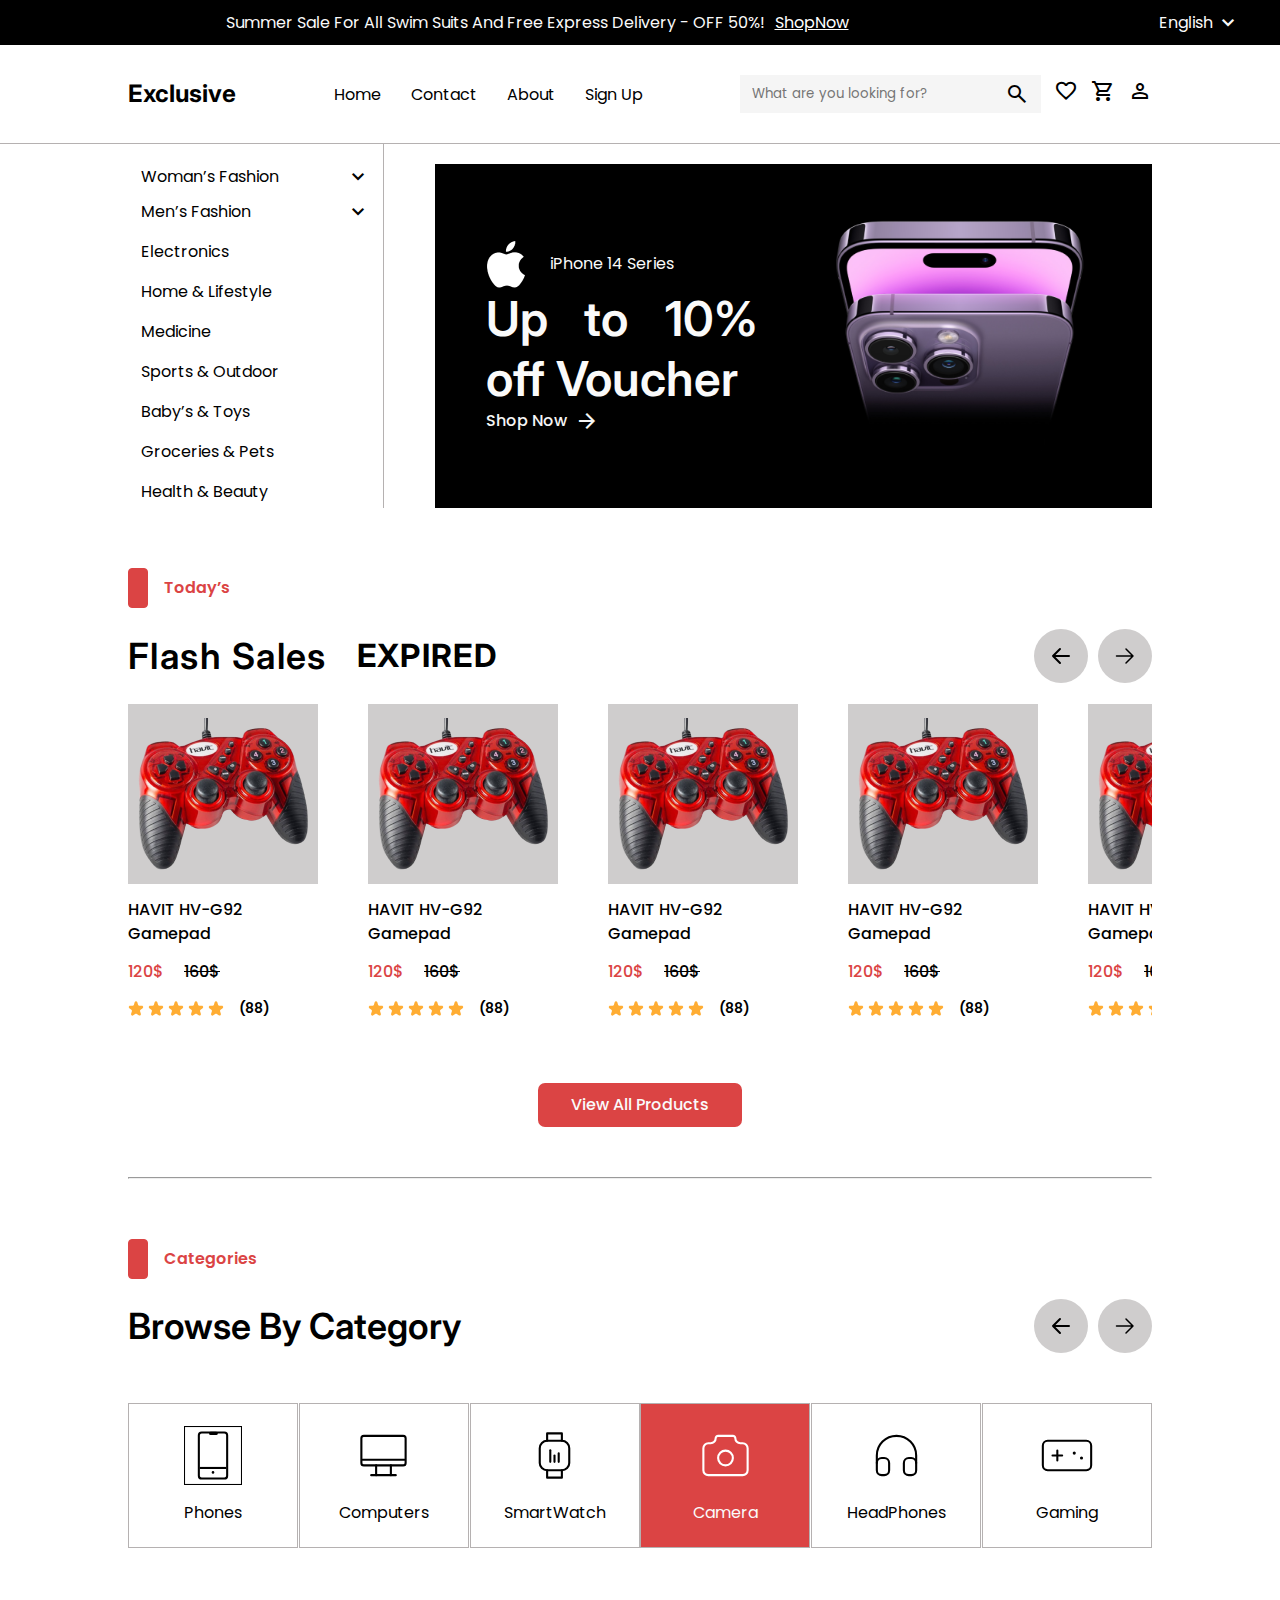
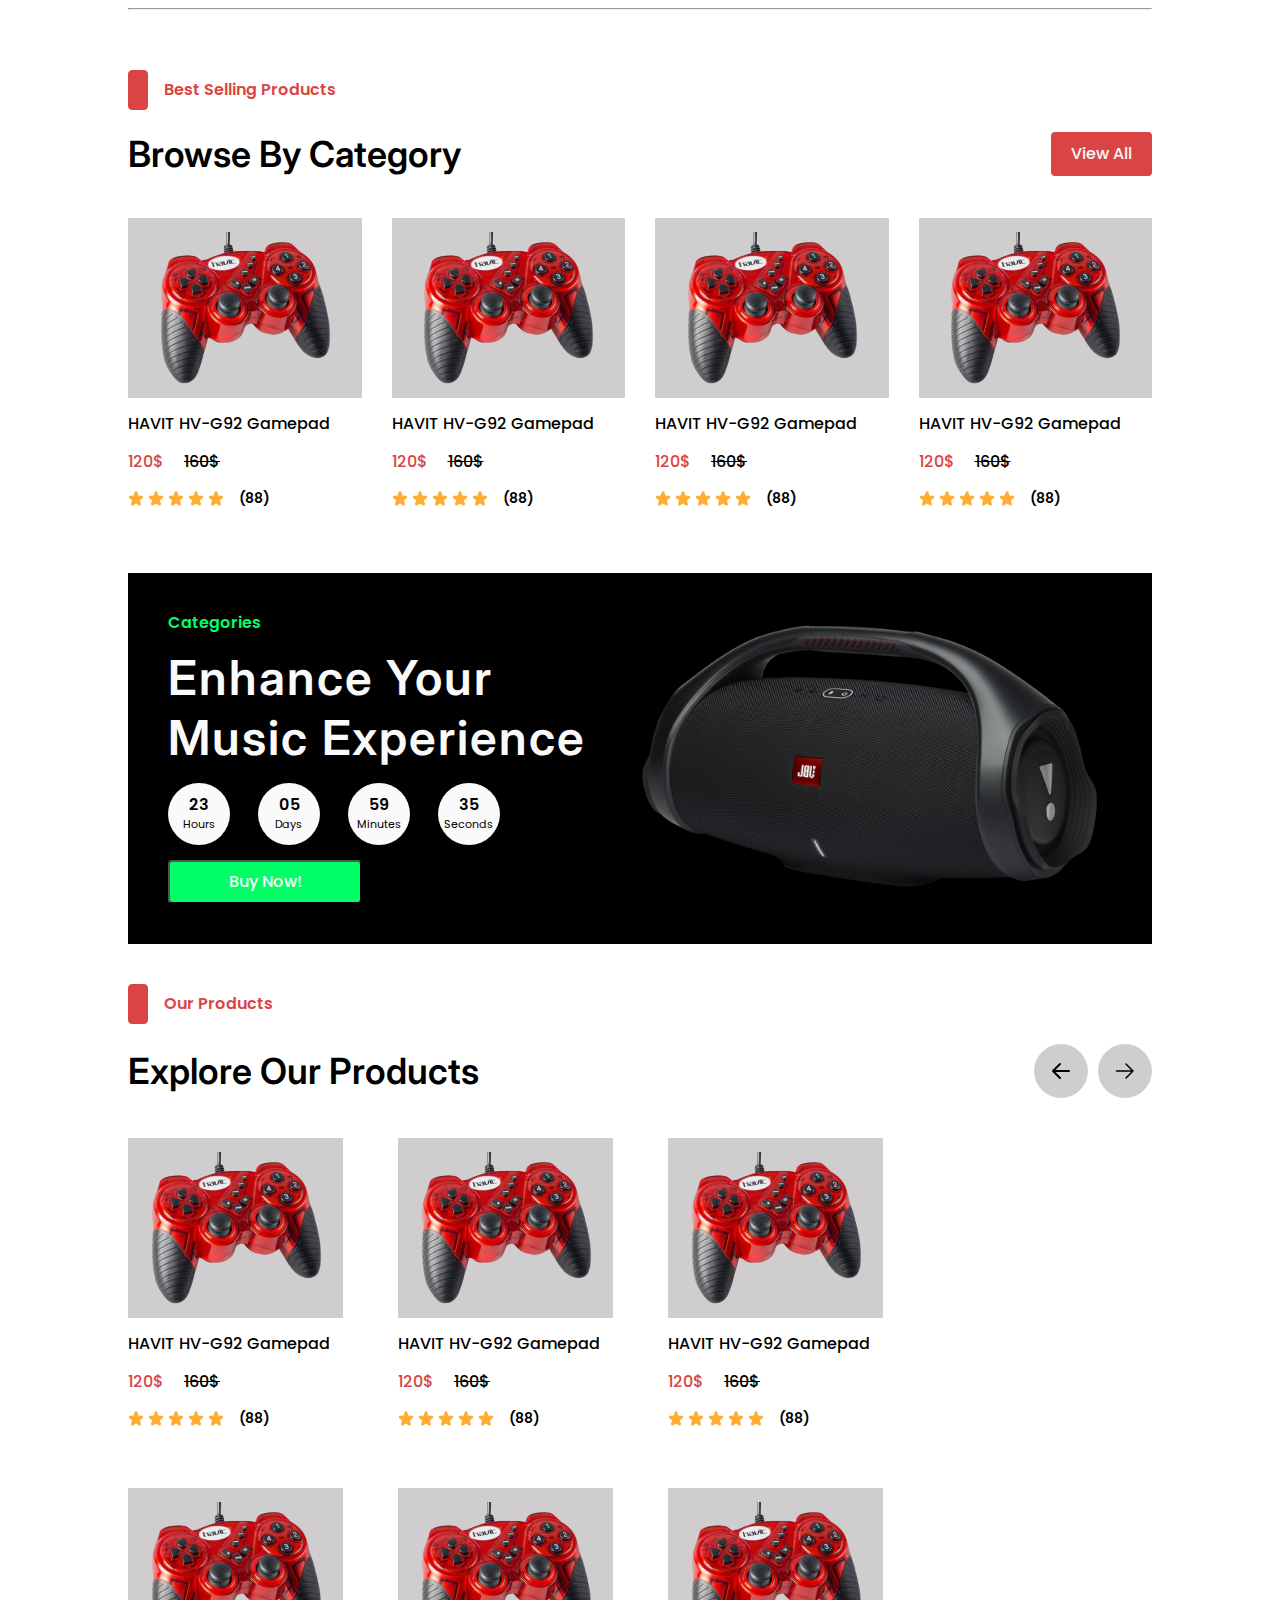
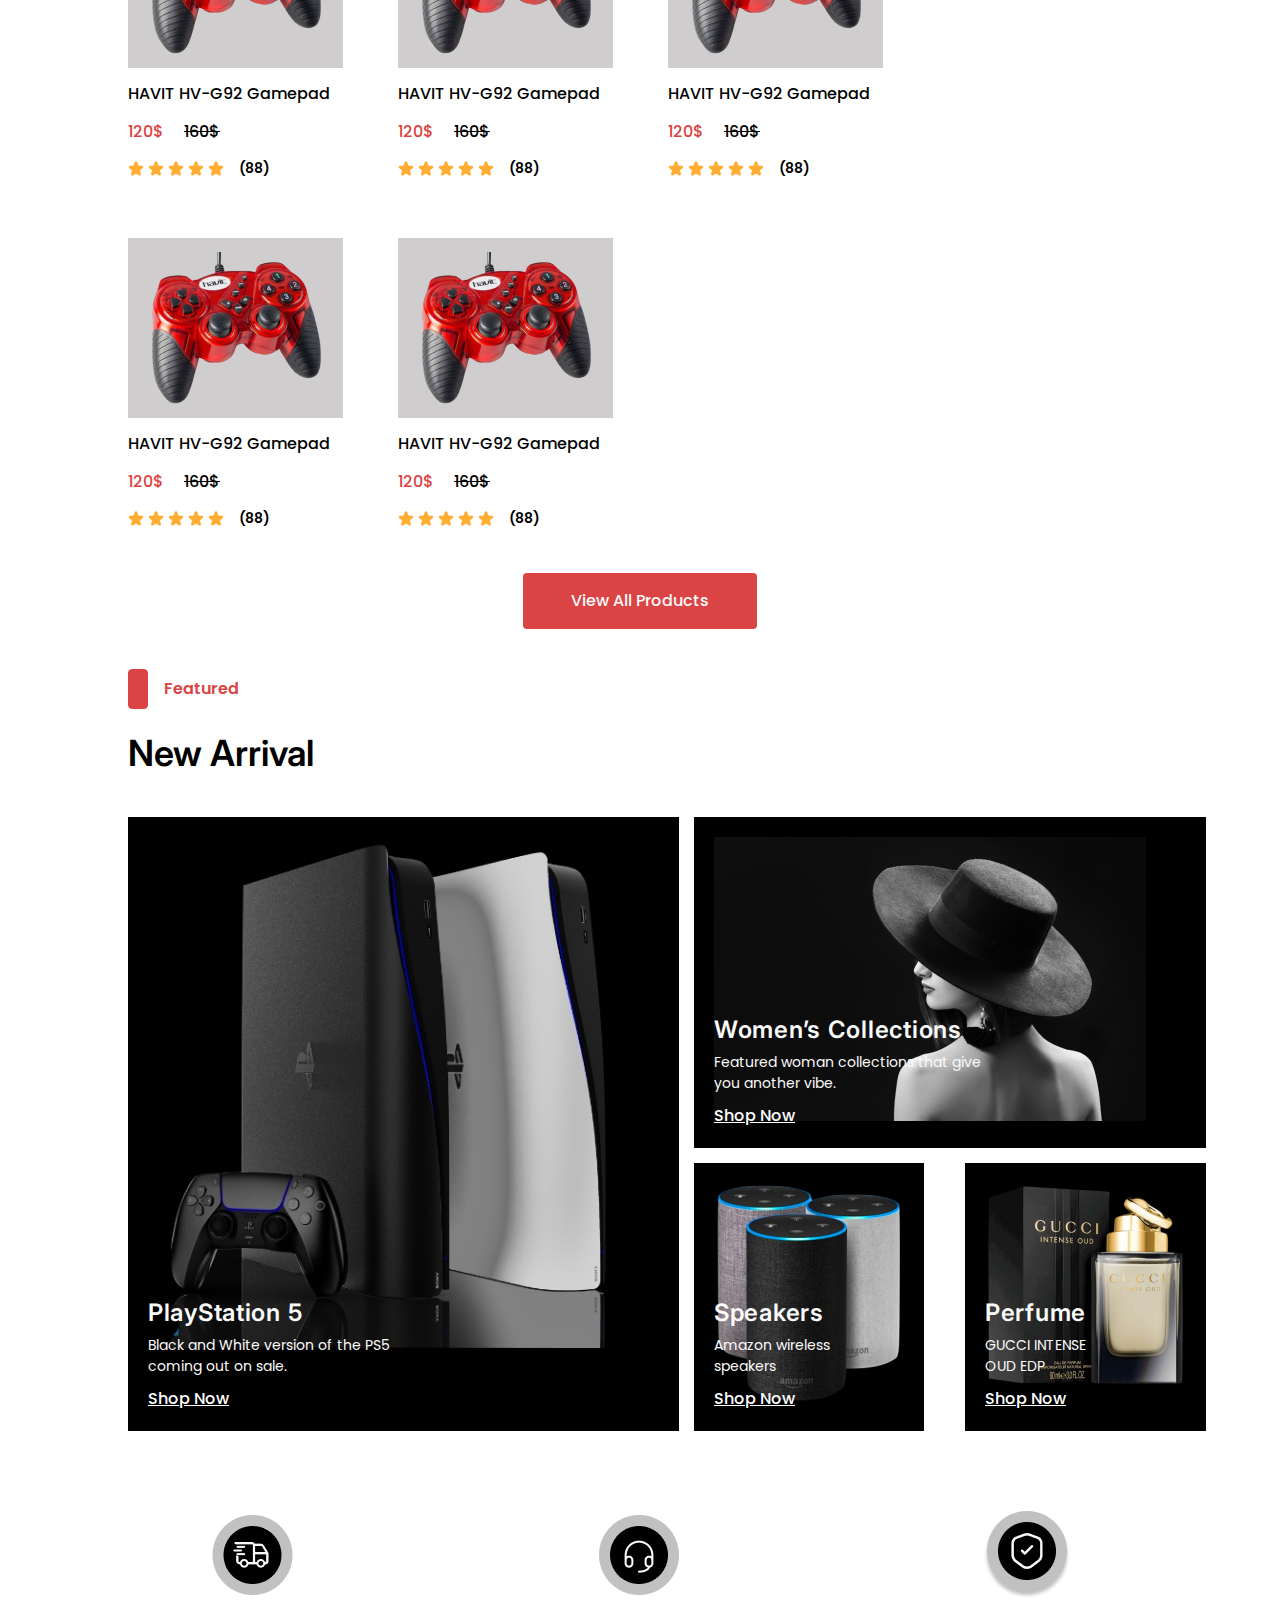
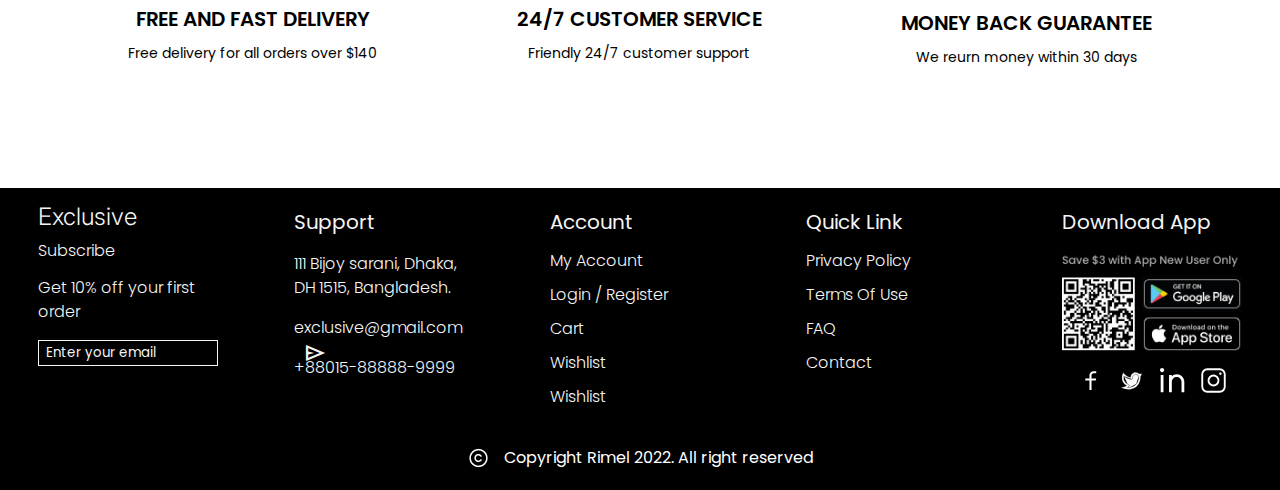
==== commit c130b27e: "Update index.html" ====
--- a/index.html
+++ b/index.html
@@ -5,7 +5,7 @@
     <meta http-equiv="X-UA-Compatible" content="IE=edge">
     <meta name="viewport" content="width=device-width, initial-scale=1.0">
     <link rel="stylesheet" href="https://fonts.googleapis.com/css2?family=Material+Symbols+Outlined:opsz,wght,FILL,GRAD@48,400,0,0" />
-    <link rel="stylesheet" href="css/haeser-footer-style.css">
+    <link rel="stylesheet" href="css/haeder-footer-style.css">
     <link rel="stylesheet" href="css/index-style.css">
     <title>Full-E-Commerce</title>
 </head>
--- a/css/haeder-footer-style.css
+++ b/css/haeder-footer-style.css
@@ -0,0 +1,271 @@
+@import url('https://fonts.googleapis.com/css2?family=Inter:wght@200;300;400;500;600;800&family=Poppins:wght@100;200;300;400;500;600;700;800&display=swap');
+
+*{
+    margin: 0;
+    padding: 0;
+    font-family: 'Poppins', sans-serif;
+    text-decoration: none;
+    list-style: none;
+    box-sizing: border-box;
+}
+header{
+    width: 100%;
+    border-bottom: #b5b1b1 0.5px solid;    
+}
+.Top-Header{
+    width: 100%;
+    height: 45px;
+    margin: auto;
+    background-color: black;
+    color: rgb(250, 250, 250);
+    display: flex;
+}
+.Top-Header p{
+    display: flex;
+    gap: 10px;
+    width: 55%;
+    margin: auto;
+}
+.Top-Header p a{
+    color: rgb(255, 255, 255);
+    text-decoration: underline;
+}
+.lang{
+    margin-right: 40px;
+    display: flex;
+    gap: 7px;
+    align-items: center;
+} 
+.lang p{
+    cursor: pointer;
+}
+.Header{
+    display: flex;
+    width: 80%;
+    margin: 30px auto;
+    justify-content: space-between;
+    align-items: center;
+    align-items: center;
+    gap: 40px;
+
+}
+.logo{
+    color: black;
+    font-family: 'Inter';
+    font-style: normal;
+    font-weight: 700;
+    font-size: 24px;
+    line-height: 24px;
+}
+.Header ul{
+    display: flex;
+    gap: 30px;
+    color: black;
+
+}
+.Header ul li a {
+    color: black;
+    font-weight: 400;
+    font-size: 16px;
+    line-height: 24px;
+}
+.Header ul li a:hover{
+    text-decoration: underline #b5b1b1;
+}
+.option{
+    display: flex;
+    align-items: center;
+    gap: 13px;
+}
+.option a{
+    color: #000;
+}
+.search{
+    padding: 7px 12px 7px 12px ;
+    background-color: #F5F5F5;
+    display: flex;
+    align-items: center;
+    gap: 10px;
+}
+.search input{
+    width: 243px;
+    outline: none;
+    border: none;
+    background-color: transparent;
+}
+.search span{
+    cursor: pointer;
+}
+/*--------------------- prouduct style ---------------- */
+.scouir{
+    width: 20px;
+    height: 40px;
+    border: 1px solid #DB4444;
+    background-color: #DB4444;
+    border-radius: 4px;
+}
+.product{
+    cursor: pointer;
+    position: relative;
+    width: 300px;
+    display: flex;
+    flex-direction: column;
+    gap: 14px;
+}
+.product h4{
+    font-style: normal;
+    font-weight: 500;
+    font-size: 16px;
+    line-height: 24px;
+}
+.product:hover .add-to-cart  {
+    display: block;
+}
+.product:hover .product-option  {
+    display: flex;
+    flex-direction: column;
+    gap: 6px;
+    position: absolute;
+    top: 6px;
+    right: 6px;    
+}
+.product-img-falsh-sales{
+    display: flex;
+    justify-content: center;
+    align-items: center;
+    flex-direction: column;
+    background-color: #cfcdcd;
+}
+.product-option{
+    display: none;
+
+}
+.add-to-cart{
+    margin-bottom: -160px;
+    display: none;
+    position: absolute;
+    width: 100%;
+    font-style: normal;
+    font-weight: 500;
+    font-size: 16px;
+    line-height: 24px;
+    color: #FFFFFF;
+    background-color: #000;
+    border: none;
+    cursor: pointer;
+}
+.priec {
+    display: flex;
+    gap: 20px;
+}
+.priec span{
+    font-style: normal;
+    font-weight: 500;
+    font-size: 16px;
+    line-height: 24px;
+}
+.flash-priec{
+    color: #DB4444;
+}
+.officile-priec{
+    text-decoration: line-through;
+}
+.reting{
+    display: flex;
+    gap: 15px;
+}
+.reting p{
+    font-style: normal;
+    font-weight: 600;
+    font-size: 14px;
+    line-height: 21px;
+}
+
+
+/*================== footer style==================== */
+footer{
+    margin-top: 120px;
+    padding: 20px 0;
+    background-color: #000;
+    display: flex;
+    justify-content: space-around;
+    color: #F5F5F5;
+}
+.footer-items{
+    width: 14%;
+    display: flex;
+    flex-direction: column;
+    gap: 16px;
+}
+.footer-logo{
+    font-family: 'Inter';
+    font-weight: 700;
+    font-size: 24px;
+}
+.footer-items a{
+    color: #F5F5F5;
+    font-style: normal;
+    font-weight: 300;
+    line-height: 18px;
+}
+.footer-items h4{
+    font-weight: 400;
+    font-size: 20px;
+    line-height: 28px;
+}
+.footer-items p{
+    font-weight: 300;
+    font-size: 16px;
+    line-height: 24px;
+}
+.email-space{
+    border: #F5F5F5 1px solid;
+    display: flex;
+    align-items: center;
+    justify-content: space-between;
+}
+.email{
+    background-color: transparent;
+    color: #F5F5F5;
+    border: none;
+    outline: none;
+    padding-left: 7px ;
+}
+.email::placeholder{
+    color: #F5F5F5;
+
+}
+.send{
+    cursor: pointer;
+    /* margin-left: -30px; */
+}
+.footer-items img{
+    width: 100%;
+}
+.socel-media{
+    display: flex;
+    justify-content: space-evenly;
+    align-items: center;
+
+}
+.socel-media img{
+    width: 25px;
+    height: 25px;
+    cursor: pointer;
+}
+.copyright{
+    background-color: #000;
+    color: #F5F5F5;
+    display: flex;
+    justify-content: center;
+    align-items: center;
+    gap: 15px;
+    padding: 20px 0;
+}
+.copyright p{
+    font-style: normal;
+    font-weight: 400;
+    font-size: 16px;
+    line-height: 24px;
+    color: #FFFFFF;
+}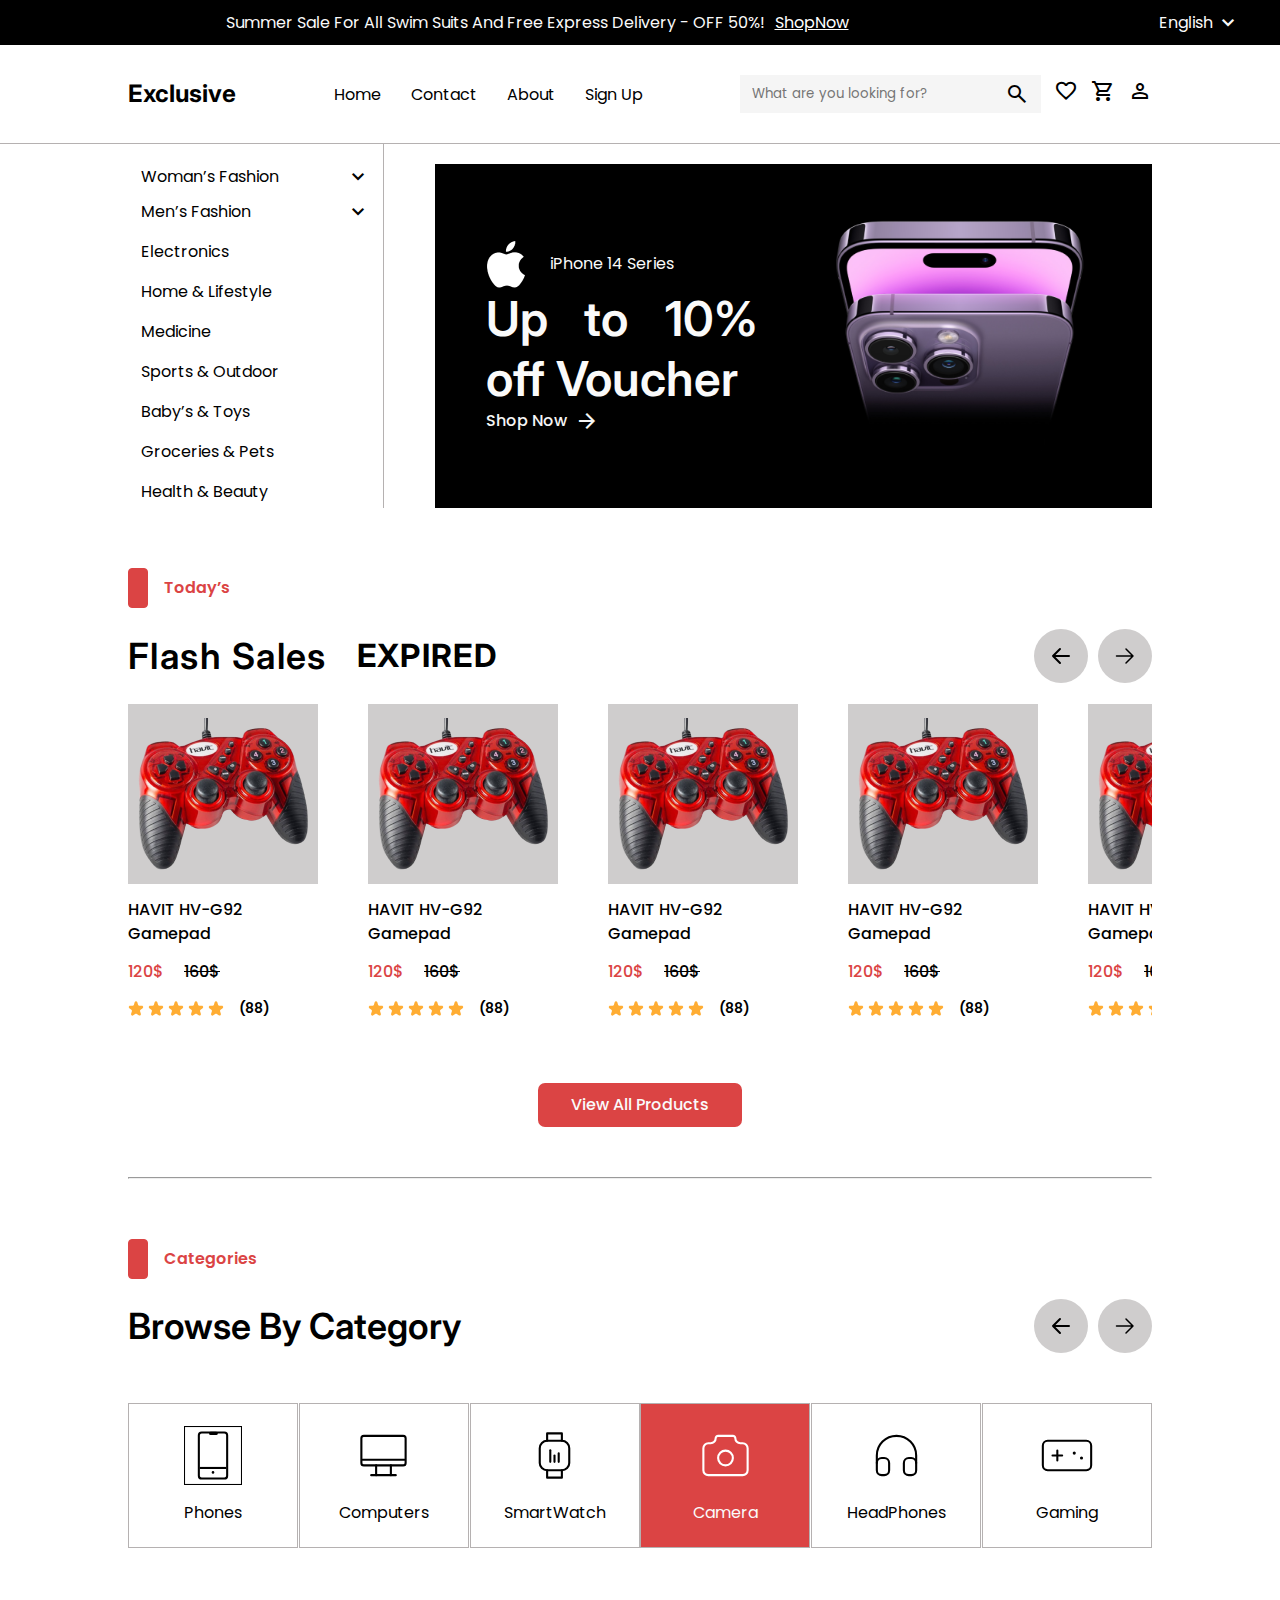
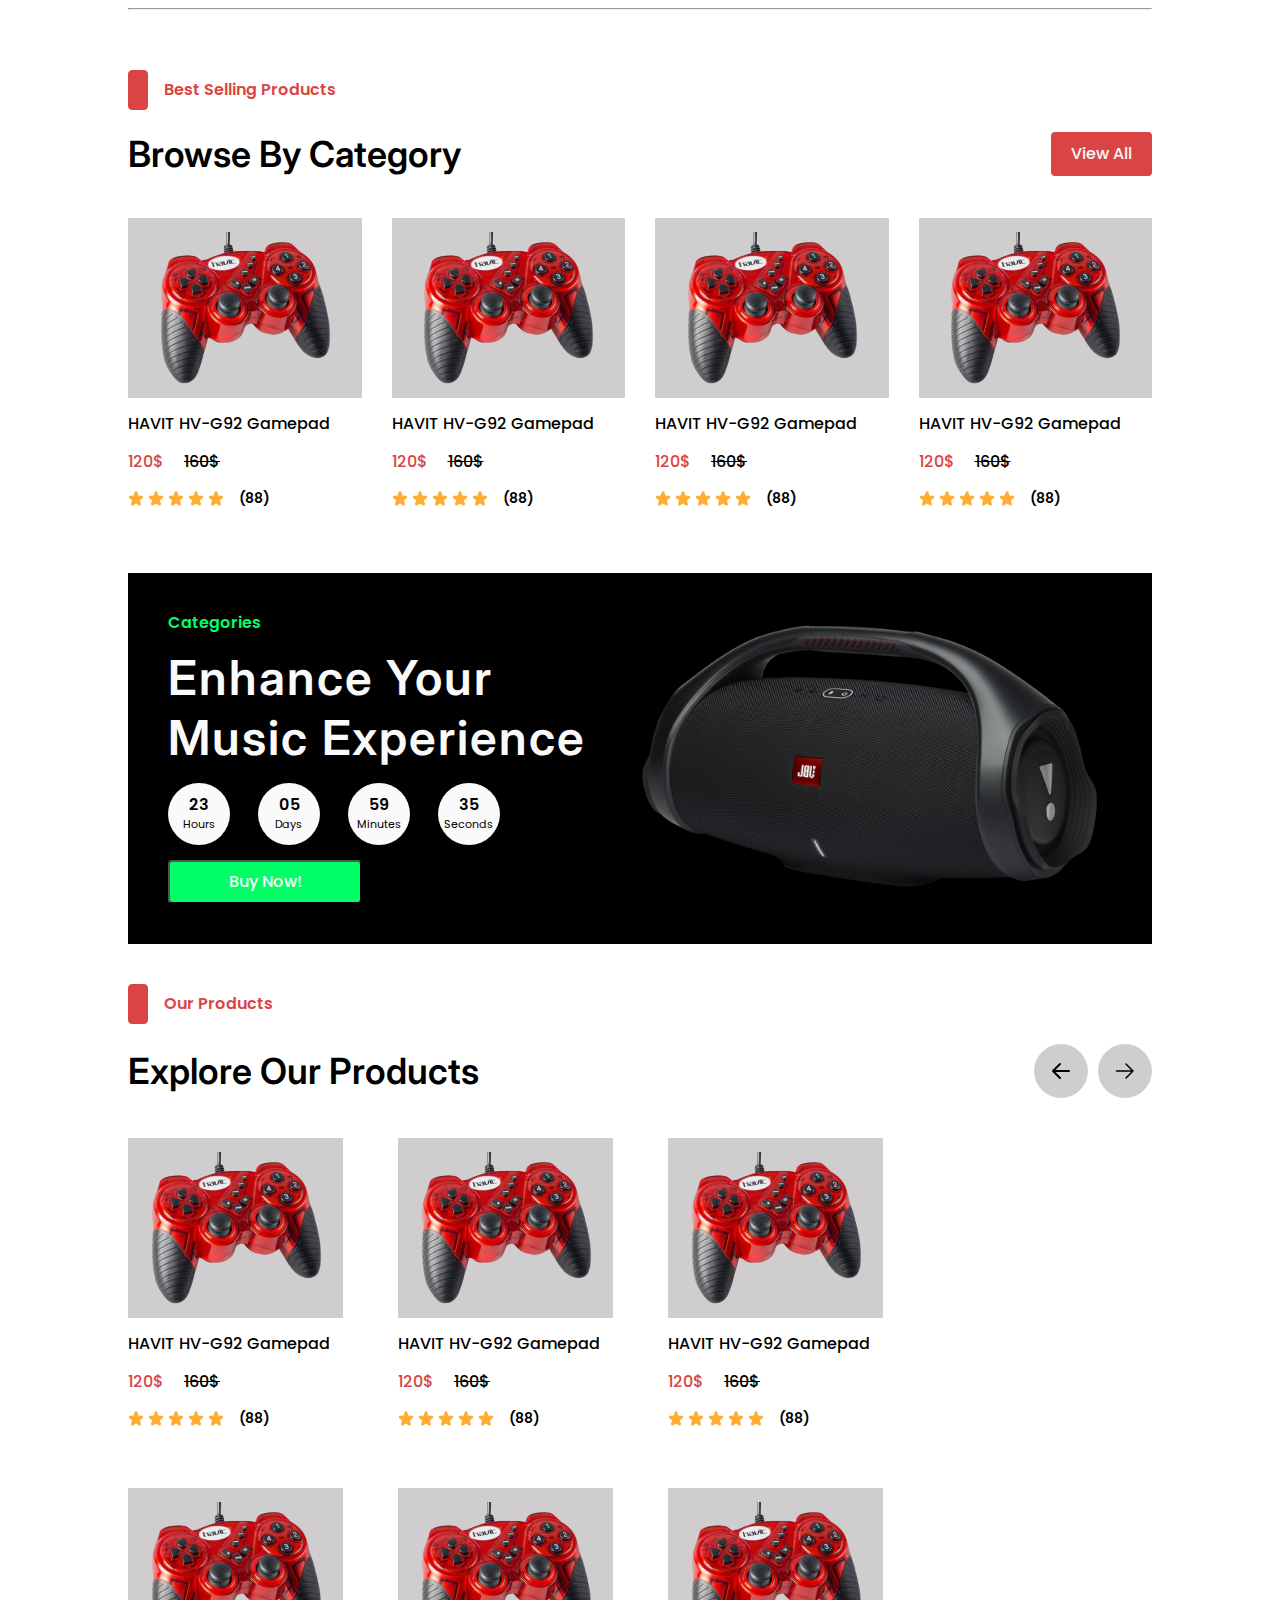
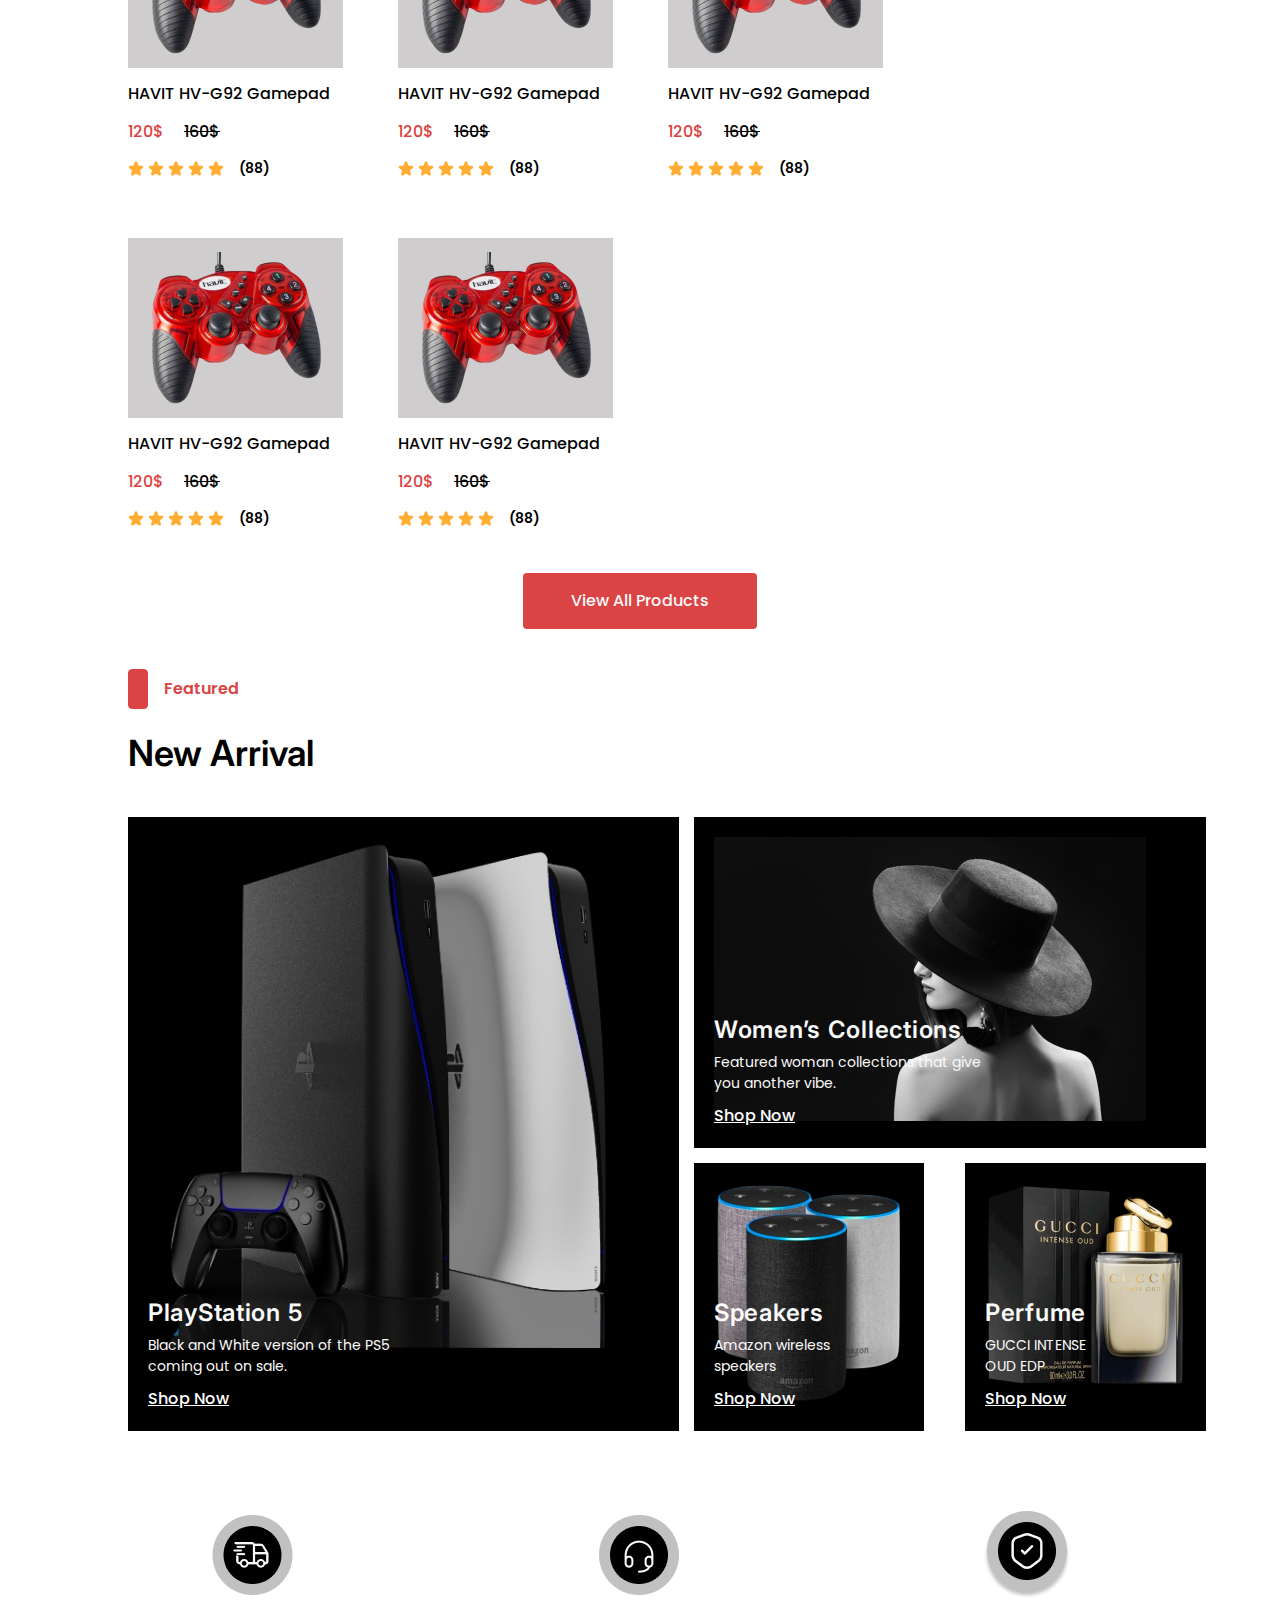
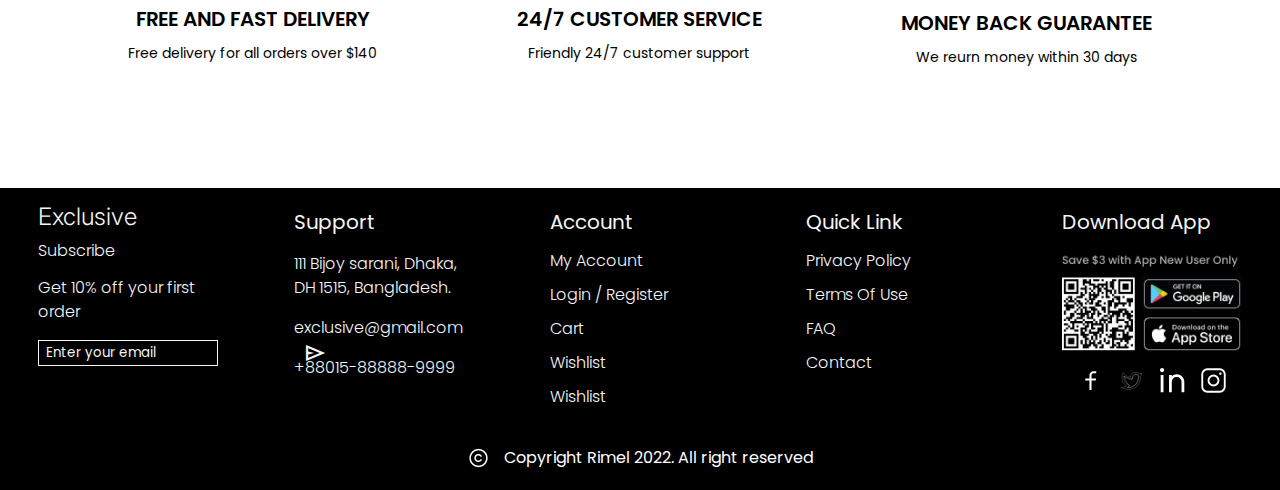
==== commit 4deb6e55: "hello" ====
--- a/index.html
+++ b/index.html
@@ -29,7 +29,7 @@
             <ul>
                 <li> <a href="#">Home</a> </li>
                 <li> <a href="#">Contact</a> </li>
-                <li> <a href="#">About</a> </li>
+                <li> <a href="About.html">About</a> </li>
                 <li> <a href="Sing-up.html">Sign Up</a> </li>
             </ul>
             <div class="option">
--- a/css/haeder-footer-style.css
+++ b/css/haeder-footer-style.css
@@ -180,6 +180,33 @@
     font-size: 14px;
     line-height: 21px;
 }
+/* ---------------------------guarantee ------------------------ */
+.guarantee{
+    width: 80%;
+    margin: 80px auto;
+    display: flex;
+    justify-content: space-between;
+    align-items: center;
+}
+.Services{
+    display: flex;
+    flex-direction: column;
+    justify-content: center;
+    align-items: center;
+    gap: 10px;
+}
+.Services h3{
+    font-style: normal;
+    font-weight: 600;
+    font-size: 20px;
+    line-height: 28px;
+}
+.Services p{
+    font-style: normal;
+    font-weight: 400;
+    font-size: 14px;
+    line-height: 21px;
+}
 
 
 /*================== footer style==================== */
--- a/css/index-style.css
+++ b/css/index-style.css
@@ -524,30 +524,3 @@
     background-color: #000;
     padding: 20px;
 }
-/* ---------------------------guarantee ------------------------ */
-.guarantee{
-    width: 80%;
-    margin: 80px auto;
-    display: flex;
-    justify-content: space-between;
-    align-items: center;
-}
-.Services{
-    display: flex;
-    flex-direction: column;
-    justify-content: center;
-    align-items: center;
-    gap: 10px;
-}
-.Services h3{
-    font-style: normal;
-    font-weight: 600;
-    font-size: 20px;
-    line-height: 28px;
-}
-.Services p{
-    font-style: normal;
-    font-weight: 400;
-    font-size: 14px;
-    line-height: 21px;
-}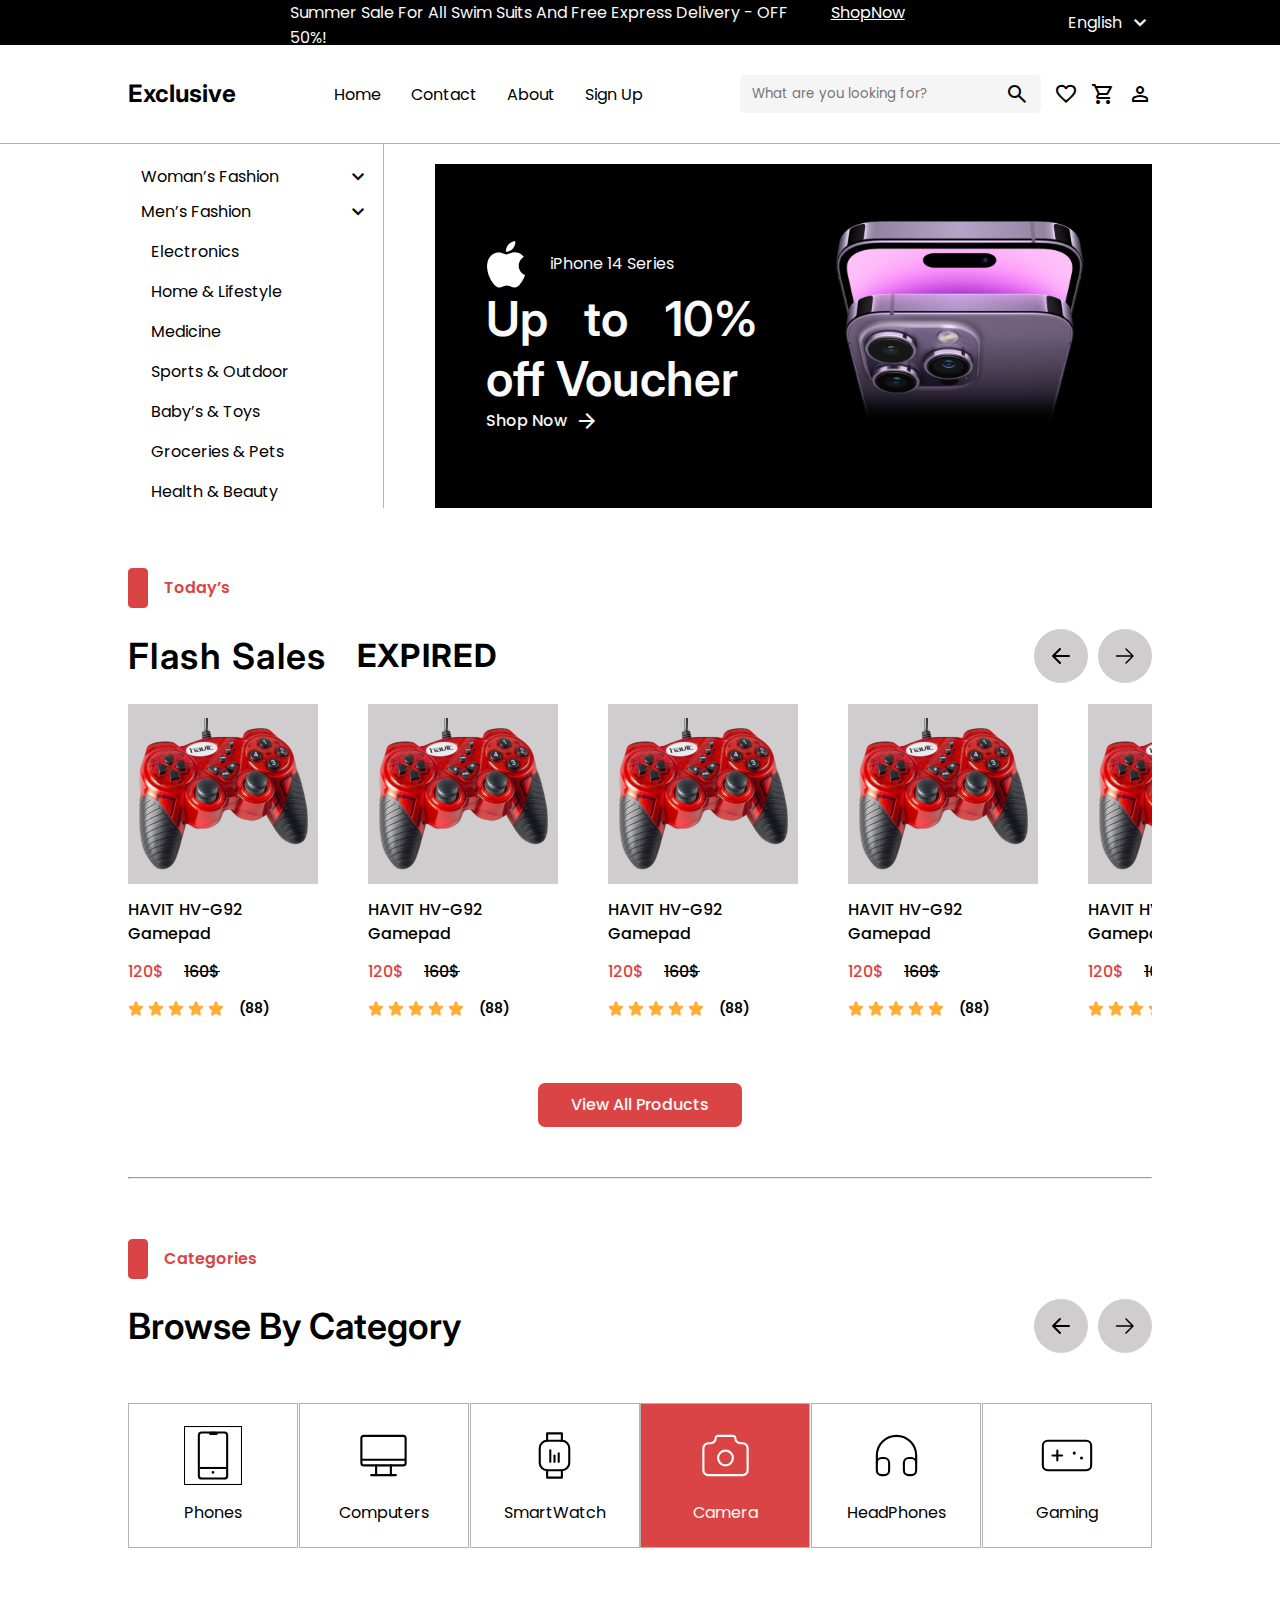
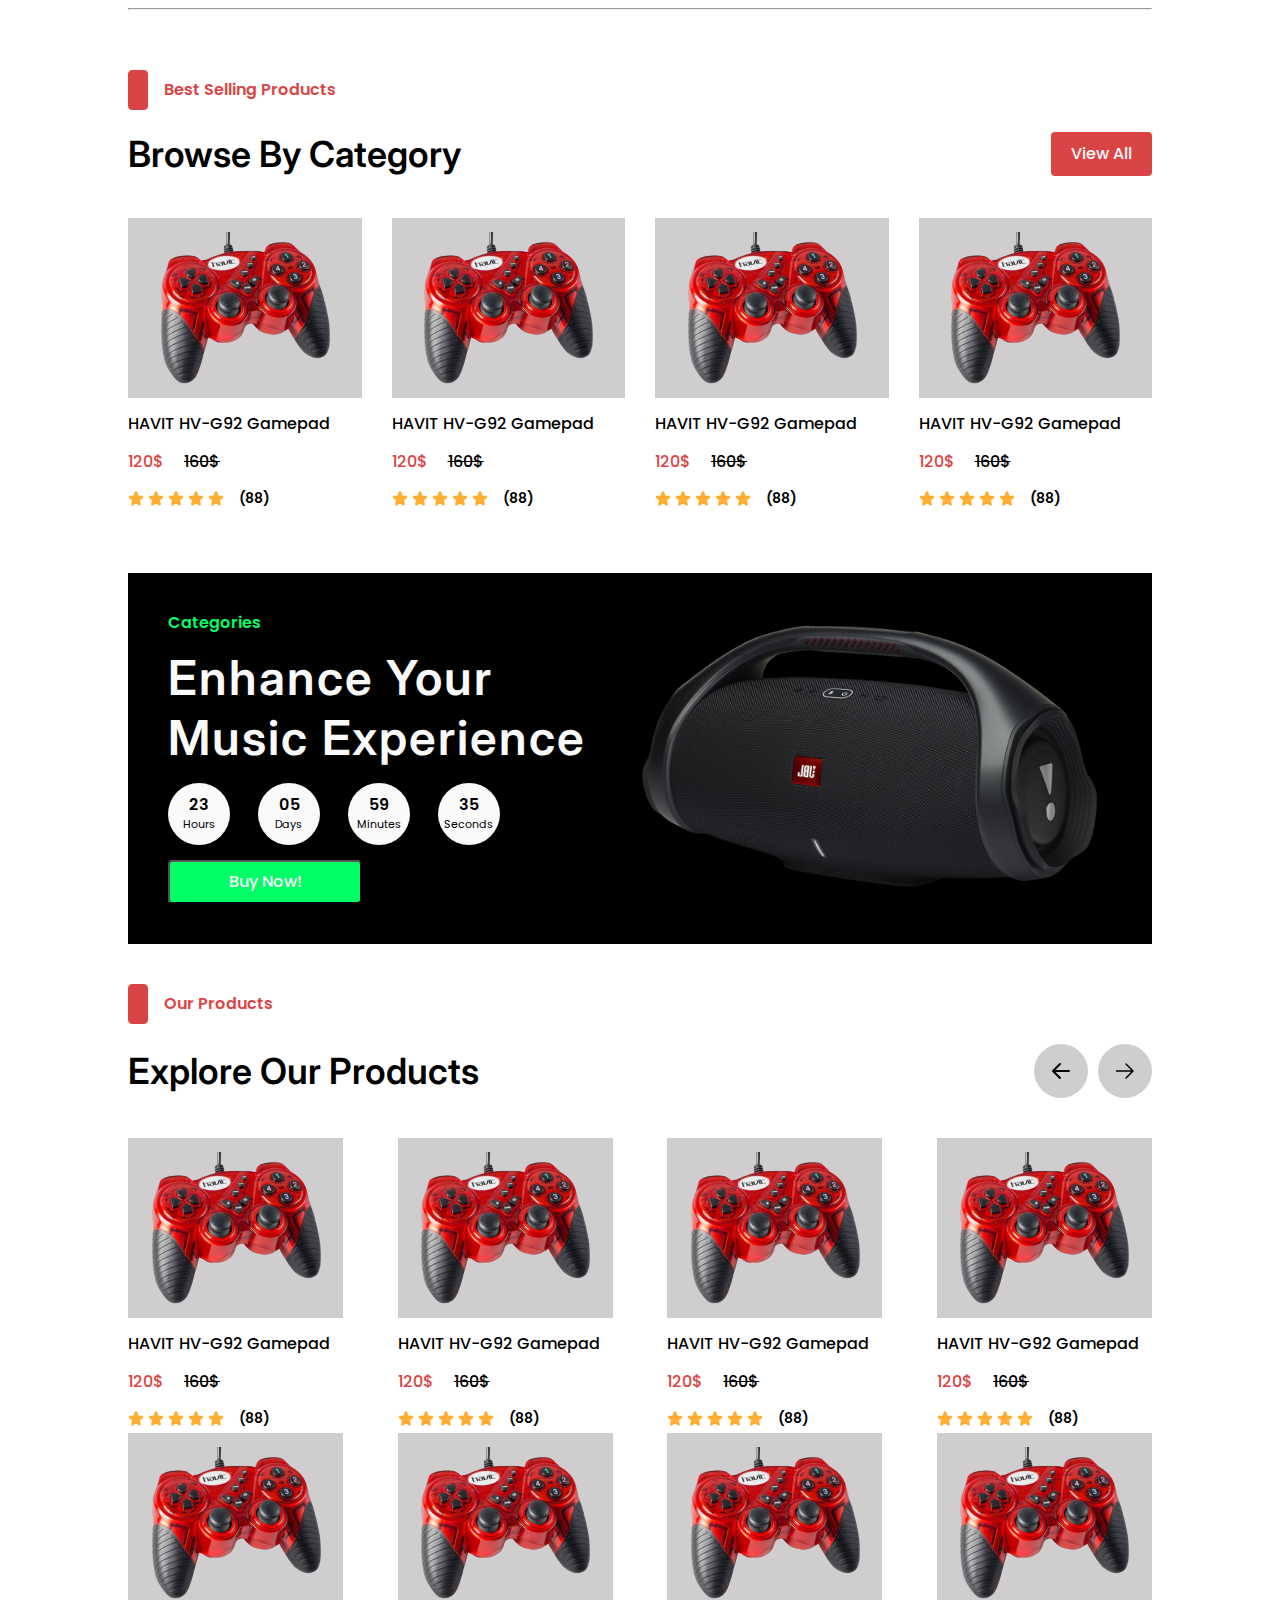
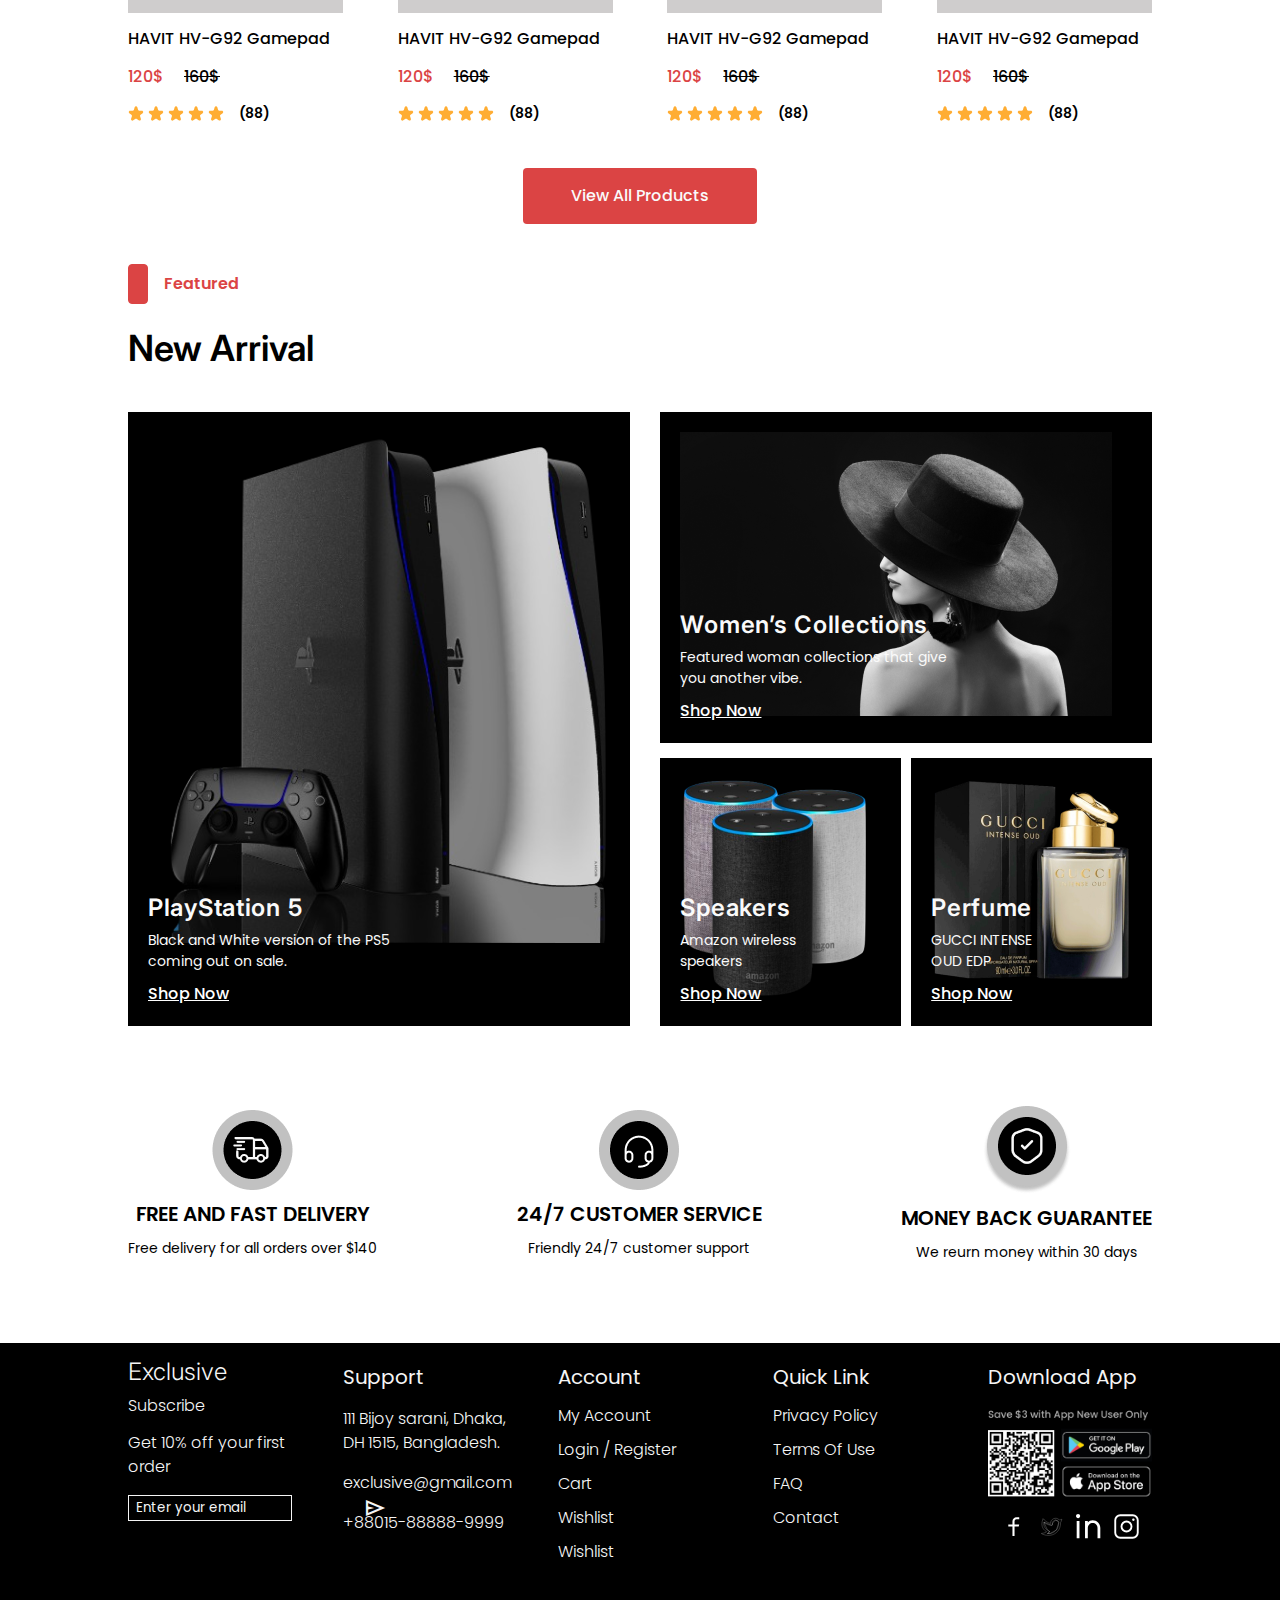
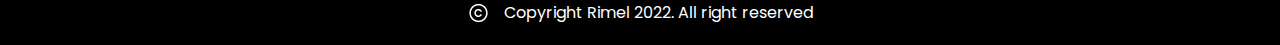
==== commit 10897414: "hello" ====
--- a/index.html
+++ b/index.html
@@ -12,23 +12,25 @@
 <body>
 <!------------------------------------ header ---------------------------------->
     <header>
-        <div class="Top-Header">
-            <p>
-                Summer Sale For All Swim Suits And Free Express Delivery - OFF 50%!
-                <a href="#">ShopNow</a>
-            </p>
-            <div class="lang">
-                <p>English</p>
-                <span class="material-symbols-outlined">
-                    expand_more
-                </span>
+        <div class="backgroun">
+            <div class="Top-Header">
+                <p>
+                    Summer Sale For All Swim Suits And Free Express Delivery - OFF 50%!
+                    <a href="#">ShopNow</a>
+                </p>
+                <div class="lang">
+                    <p>English</p>
+                    <span class="material-symbols-outlined">
+                        expand_more
+                    </span>
+                </div>
             </div>
         </div>
         <div class="Header">
             <a href="#" class="logo">Exclusive</a>
             <ul>
-                <li> <a href="#">Home</a> </li>
-                <li> <a href="#">Contact</a> </li>
+                <li> <a href="index.html">Home</a> </li>
+                <li> <a href="Contact.html">Contact</a> </li>
                 <li> <a href="About.html">About</a> </li>
                 <li> <a href="Sing-up.html">Sign Up</a> </li>
             </ul>
@@ -569,7 +571,6 @@
                 <div class="product-img-falsh-sales">
                     <img src="imgs/Frame 611.png" alt="">
                     <div class="product-option">
-
                         <img src="icons/Fill Heart.svg" alt="">
                         <img src="icons/Fill Eye.svg" alt="">
                     </div>
@@ -799,7 +800,7 @@
             </div>
         </div>
         <div class="Collections">
-            <div class="relative">
+            <div class="relative1">
                 <img src="imgs/attractive-woman-wearing-hat-posing-black-background 1.png" alt="">
                 <div class="deteails">
                     <h5>Women’s Collections</h5>
@@ -848,6 +849,7 @@
     </div>
 
 <!----------------------------------- footter --------------------------------->
+<div class="background">
     <footer>
         <div class="footer-items">
             <a href="#" class="footer-logo">Exclusive</a>
@@ -896,6 +898,7 @@
         <img src="icons/icon-copyright.png" alt="">
         <p>Copyright Rimel 2022. All right reserved</p>
     </div>
+</div>
     <script src="script/main.js"></script>
 </body>
 </html>
--- a/css/haeder-footer-style.css
+++ b/css/haeder-footer-style.css
@@ -12,18 +12,21 @@
     width: 100%;
     border-bottom: #b5b1b1 0.5px solid;    
 }
+.backgroun{
+    width: 100%;
+    background-color: black;
+}
 .Top-Header{
-    width: 100%;
+    width: 80%;
     height: 45px;
     margin: auto;
-    background-color: black;
     color: rgb(250, 250, 250);
     display: flex;
 }
 .Top-Header p{
     display: flex;
     gap: 10px;
-    width: 55%;
+    width: 60%;
     margin: auto;
 }
 .Top-Header p a{
@@ -31,7 +34,6 @@
     text-decoration: underline;
 }
 .lang{
-    margin-right: 40px;
     display: flex;
     gap: 7px;
     align-items: center;
@@ -79,12 +81,15 @@
 }
 .option a{
     color: #000;
+    display: flex;
+    align-items: center;
 }
 .search{
     padding: 7px 12px 7px 12px ;
     background-color: #F5F5F5;
     display: flex;
     align-items: center;
+    border-radius: 5px;
     gap: 10px;
 }
 .search input{
@@ -210,16 +215,20 @@
 
 
 /*================== footer style==================== */
+.background{
+    background-color: #000;
+    width: 100%;
+}
 footer{
-    margin-top: 120px;
+    margin: auto;
     padding: 20px 0;
-    background-color: #000;
-    display: flex;
-    justify-content: space-around;
+    width: 80%;
+    display: flex;
+    justify-content: space-between;
     color: #F5F5F5;
 }
 .footer-items{
-    width: 14%;
+    width: 16%;
     display: flex;
     flex-direction: column;
     gap: 16px;
@@ -264,7 +273,7 @@
 }
 .send{
     cursor: pointer;
-    /* margin-left: -30px; */
+    margin-left: -30px;
 }
 .footer-items img{
     width: 100%;
--- a/css/index-style.css
+++ b/css/index-style.css
@@ -33,6 +33,7 @@
 .dropliste ul li a{
     width: 100%;
     color: #000;
+    padding-left: 10px;
 }
 .dropliste ul li a:hover{
     background-color: #b5b1b1;
@@ -442,7 +443,7 @@
     margin-top: 40px;
     display: flex;
     flex-wrap: wrap;
-    gap: 55px;
+    justify-content: space-between;
 }
 .products .product{
     width: 21%;
@@ -475,7 +476,7 @@
     width: 80%;
     margin: 40px auto;
     display: flex;
-    gap: 15px;
+    justify-content: space-between;
 }
 .deteails{
     display: flex;
@@ -511,16 +512,25 @@
 }
 .New-Arrival-product{
     display: flex;
-    gap: 41px;
+    justify-content: space-between;
+
 }
 .Collections{
     display: flex;
+    width: 48%;
     flex-direction: column;
     gap: 15px;
 
 }
-.relative{
+.relative1{
+    width: 100%;
     position: relative;
     background-color: #000;
     padding: 20px;
 }
+.relative{
+    width: 49%;
+    position: relative;
+    background-color: #000;
+    padding: 20px;
+}
